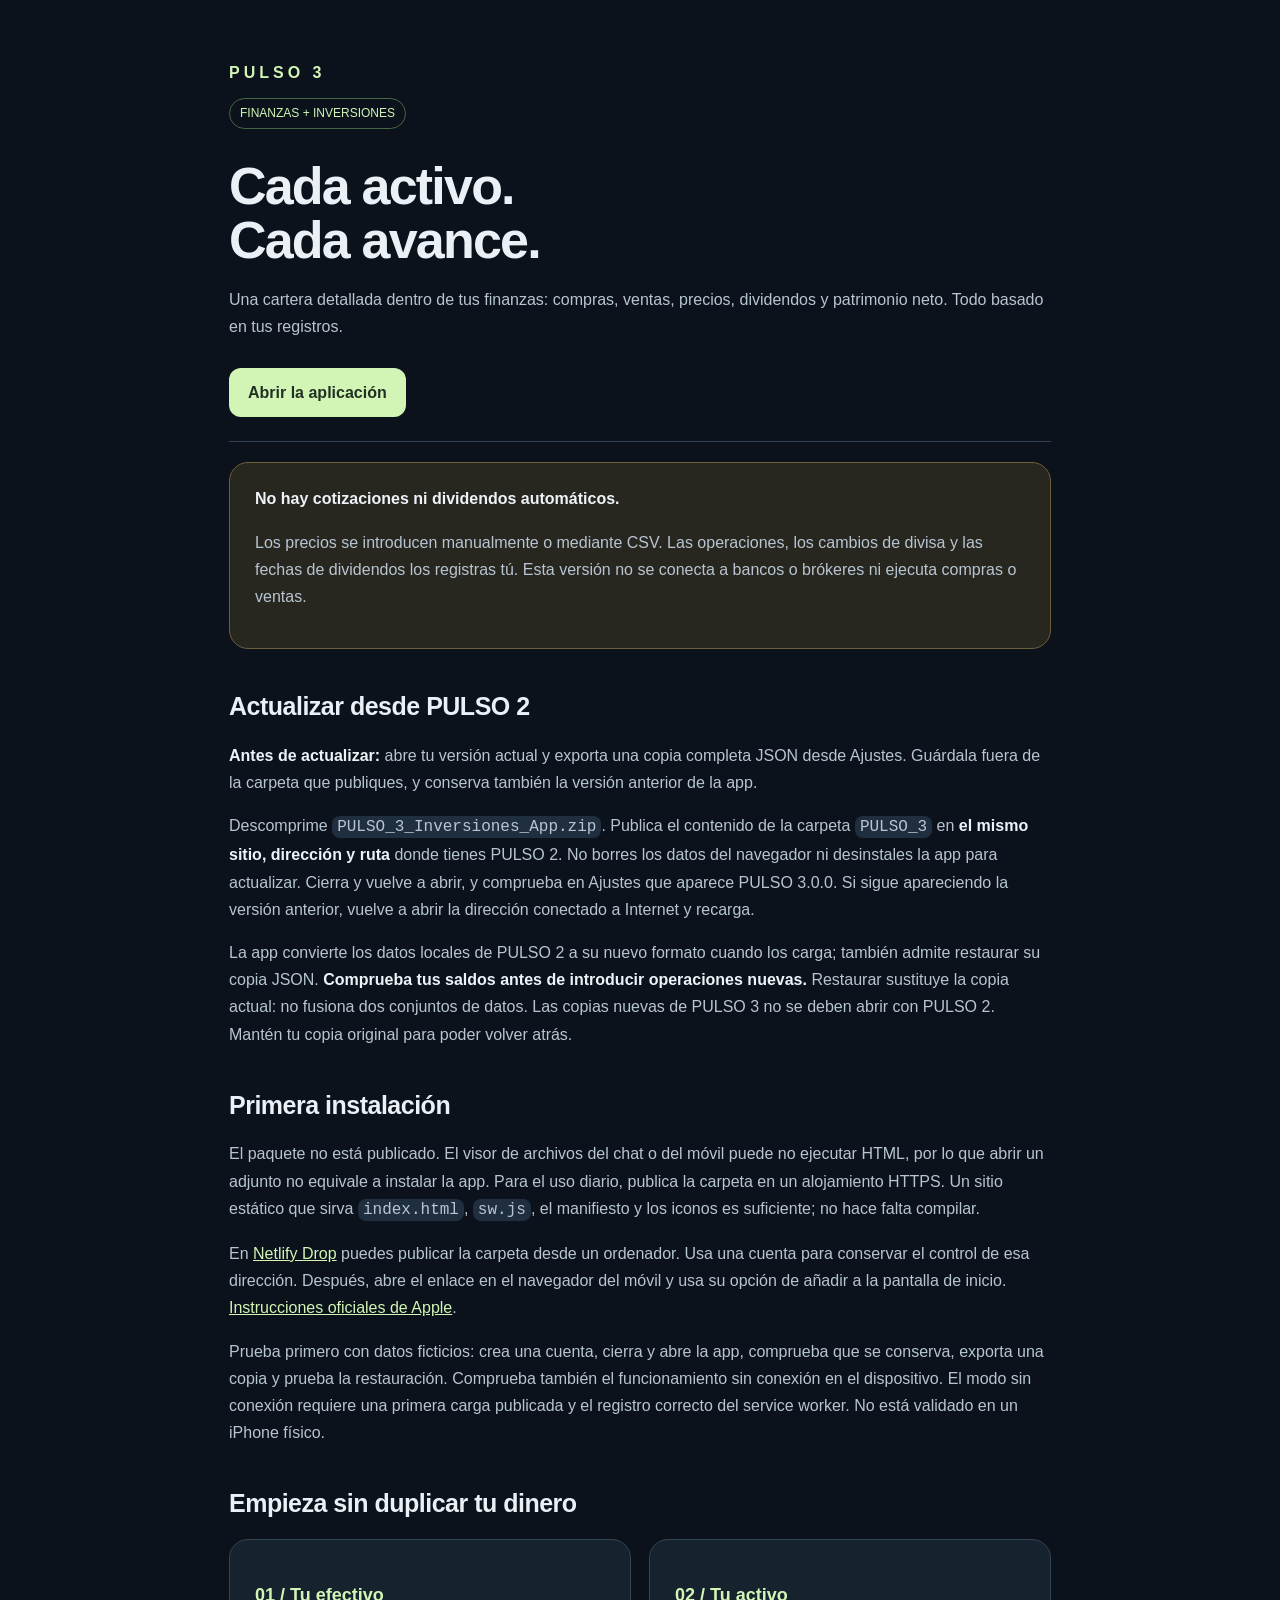
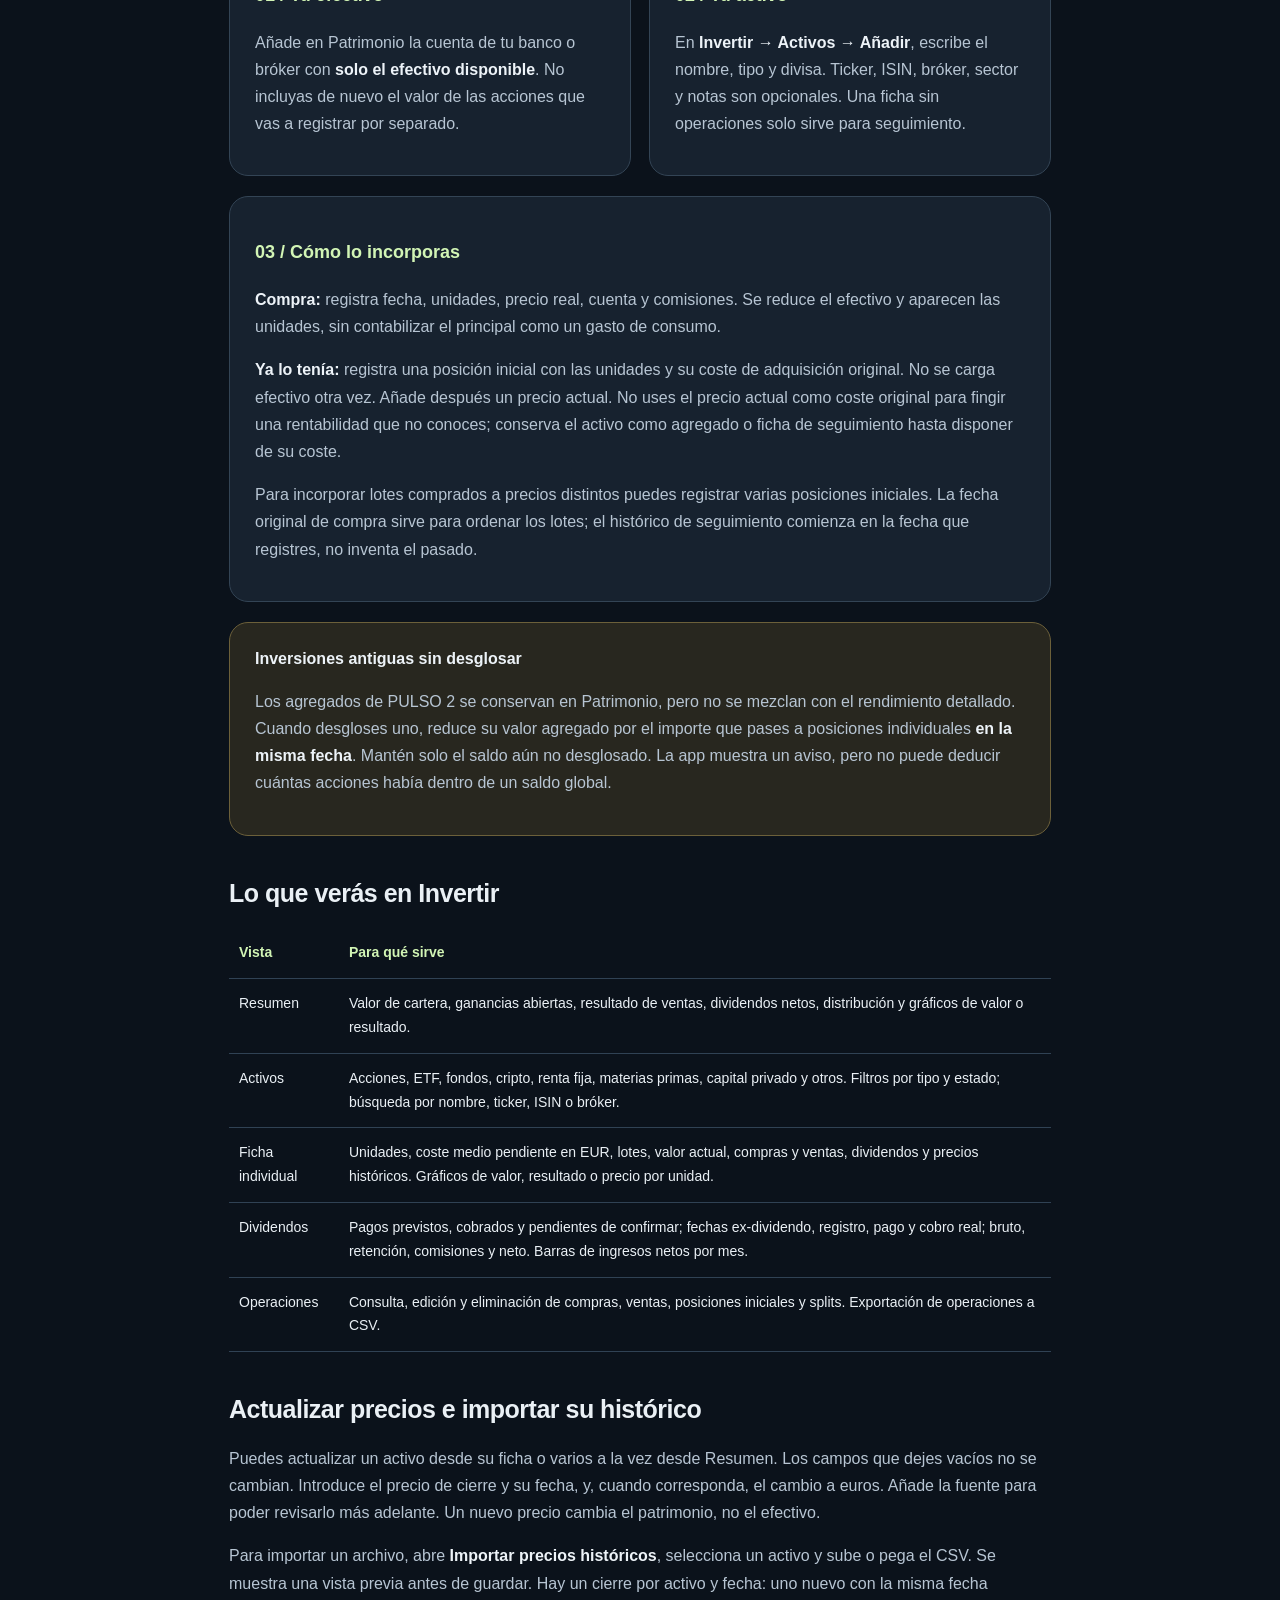
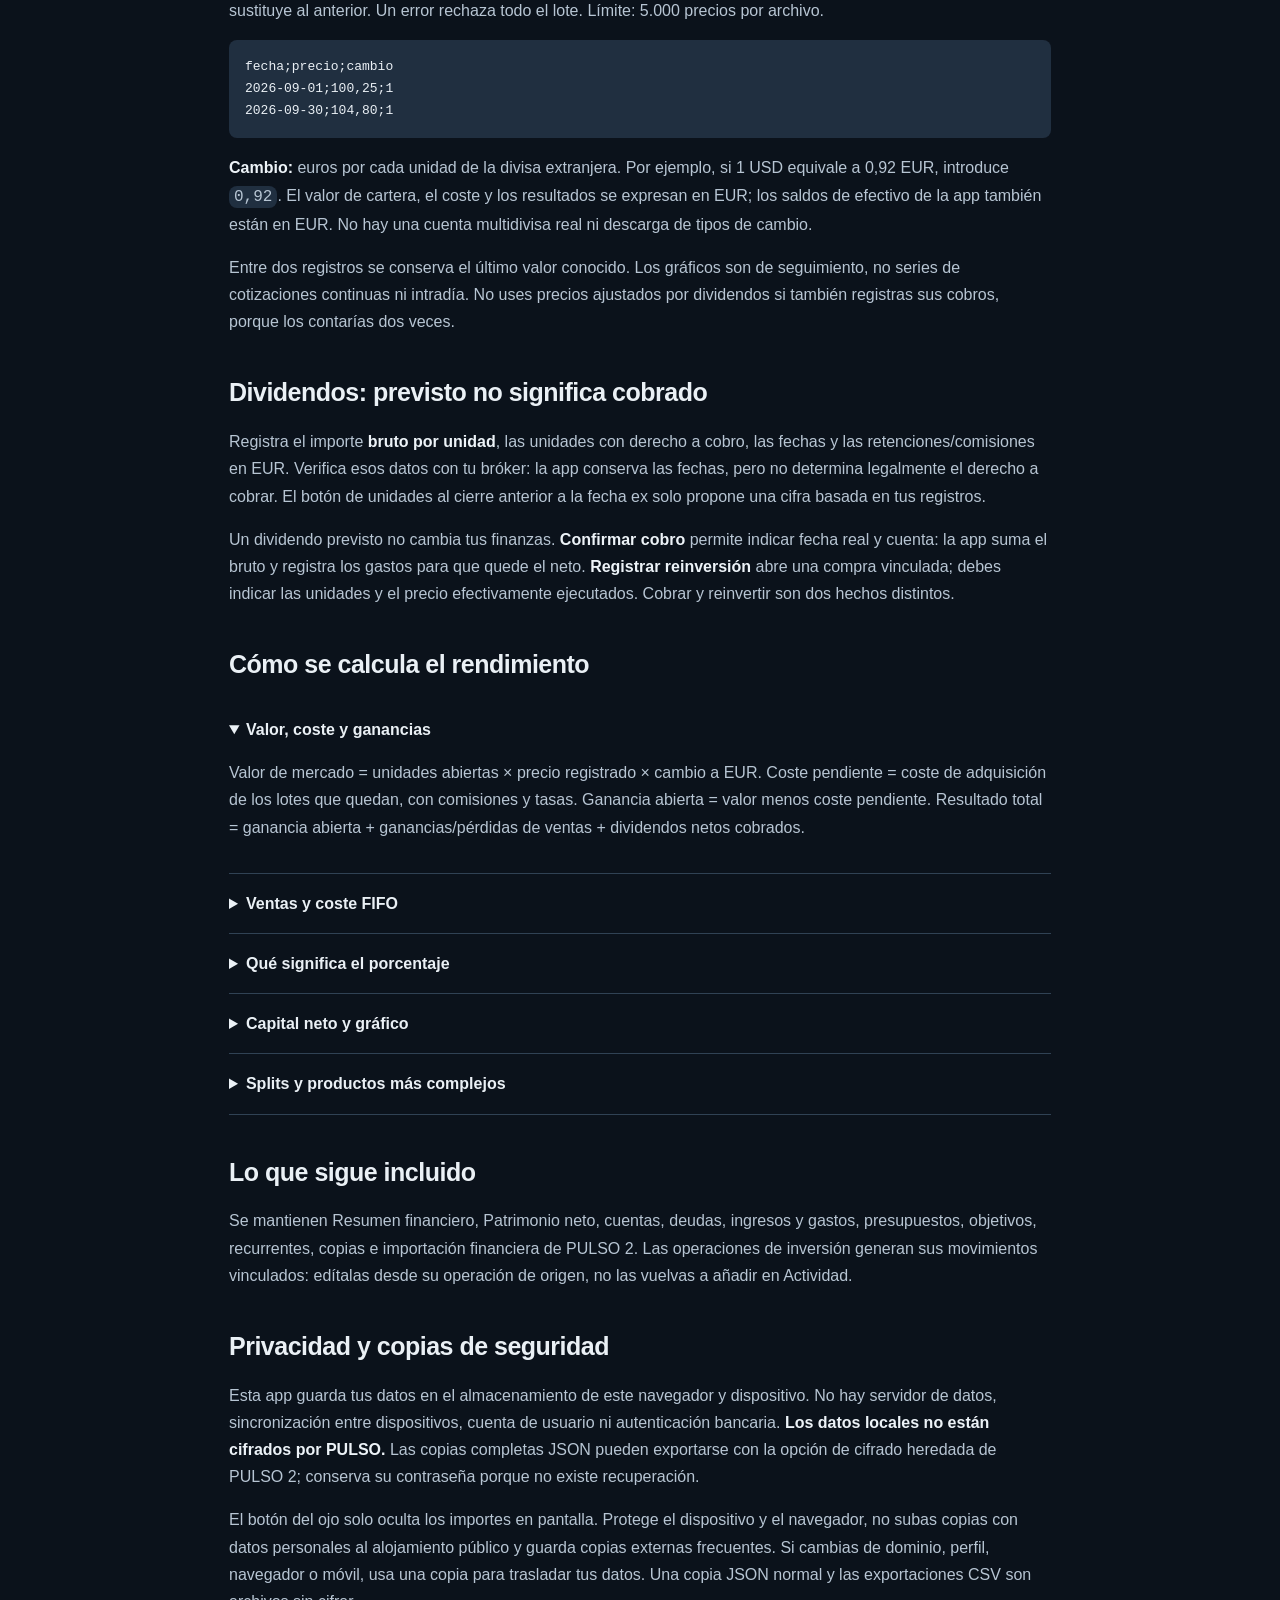
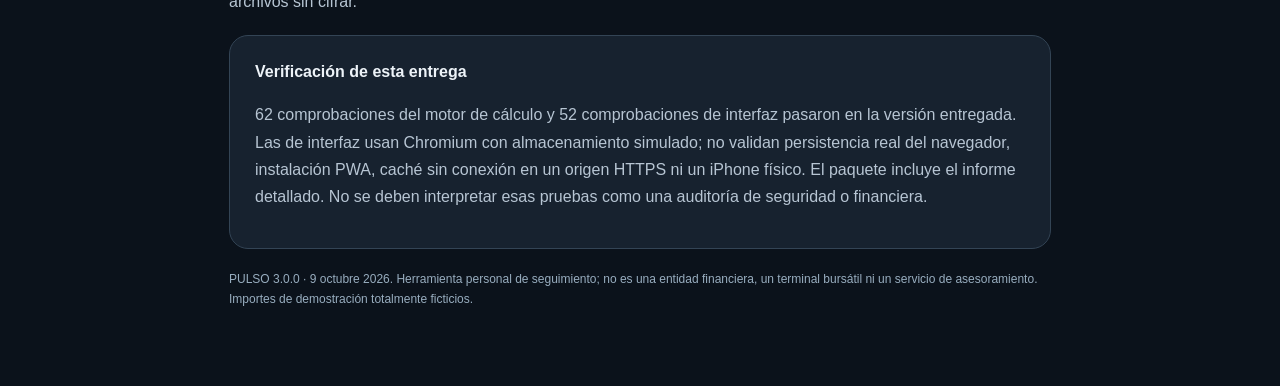
==== EMPEZAR.html @ 1a08d9f1 "Add files via upload" ====
<!doctype html><html lang="es"><head><meta charset="utf-8"><meta name="viewport" content="width=device-width,initial-scale=1"><meta name="color-scheme" content="dark"><title>PULSO 3 | Guía de inversiones</title><style>*{box-sizing:border-box}body{margin:0;background:#0b121b;color:#eaf0f5;font:16px/1.7 -apple-system,BlinkMacSystemFont,Segoe UI,Arial,sans-serif}main{max-width:870px;margin:auto;padding:44px 24px 70px}header{padding:15px 0 24px;border-bottom:1px solid #304254}.brand{letter-spacing:4px;font-weight:800;color:#d2f5b5}h1{font-size:clamp(34px,6vw,52px);line-height:1.05;letter-spacing:-1.8px;max-width:690px;margin:18px 0}h2{font-size:25px;line-height:1.2;margin-top:42px;letter-spacing:-.5px}h3{font-size:18px;color:#d2f5b5}p{color:#b7c5d3}strong{color:#edf3f8}a{color:#d2f5b5}a.button{display:inline-block;background:#d2f5b5;color:#213023;padding:11px 19px;text-decoration:none;border-radius:12px;font-weight:700;margin-top:12px}.card{padding:22px 25px;border:1px solid #334455;border-radius:19px;background:#17222f;margin:20px 0}.notice{border-color:#6c603a;background:#28271f}.pill{display:inline-block;border-radius:30px;border:1px solid #456745;color:#d2f5b5;padding:4px 10px;font-size:12px}table{width:100%;border-collapse:collapse;font-size:14px}td,th{text-align:left;vertical-align:top;border-bottom:1px solid #304254;padding:13px 10px}th{color:#d2f5b5}code,pre{background:#202f40;border-radius:8px}code{padding:2px 5px}pre{padding:16px;overflow:auto;font-size:13px}small,.fine{color:#98adbf;font-size:12px}details{padding:16px 0;border-bottom:1px solid #304254}summary{cursor:pointer;font-weight:700}.grid{display:grid;grid-template-columns:1fr 1fr;gap:18px}.grid>.card{margin:0}@media(max-width:650px){.grid{grid-template-columns:1fr}main{padding:26px 18px 50px}.card{padding:19px}td,th{padding:10px 5px;font-size:12px}}</style></head><body><main><header><div class="brand">PULSO 3</div><p class="pill">FINANZAS + INVERSIONES</p><h1>Cada activo.<br>Cada avance.</h1><p>Una cartera detallada dentro de tus finanzas: compras, ventas, precios, dividendos y patrimonio neto. Todo basado en tus registros.</p><a class="button" href="./index.html">Abrir la aplicación</a></header>
<div class="card notice"><strong>No hay cotizaciones ni dividendos automáticos.</strong><p>Los precios se introducen manualmente o mediante CSV. Las operaciones, los cambios de divisa y las fechas de dividendos los registras tú. Esta versión no se conecta a bancos o brókeres ni ejecuta compras o ventas.</p></div>
<h2>Actualizar desde PULSO 2</h2>
<p><strong>Antes de actualizar:</strong> abre tu versión actual y exporta una copia completa JSON desde Ajustes. Guárdala fuera de la carpeta que publiques, y conserva también la versión anterior de la app.</p>
<p>Descomprime <code>PULSO_3_Inversiones_App.zip</code>. Publica el contenido de la carpeta <code>PULSO_3</code> en <strong>el mismo sitio, dirección y ruta</strong> donde tienes PULSO 2. No borres los datos del navegador ni desinstales la app para actualizar. Cierra y vuelve a abrir, y comprueba en Ajustes que aparece PULSO 3.0.0. Si sigue apareciendo la versión anterior, vuelve a abrir la dirección conectado a Internet y recarga.</p>
<p>La app convierte los datos locales de PULSO 2 a su nuevo formato cuando los carga; también admite restaurar su copia JSON. <strong>Comprueba tus saldos antes de introducir operaciones nuevas.</strong> Restaurar sustituye la copia actual: no fusiona dos conjuntos de datos. Las copias nuevas de PULSO 3 no se deben abrir con PULSO 2. Mantén tu copia original para poder volver atrás.</p>
<h2>Primera instalación</h2>
<p>El paquete no está publicado. El visor de archivos del chat o del móvil puede no ejecutar HTML, por lo que abrir un adjunto no equivale a instalar la app. Para el uso diario, publica la carpeta en un alojamiento HTTPS. Un sitio estático que sirva <code>index.html</code>, <code>sw.js</code>, el manifiesto y los iconos es suficiente; no hace falta compilar.</p>
<p>En <a href="https://app.netlify.com/drop" target="_blank" rel="noopener noreferrer">Netlify Drop</a> puedes publicar la carpeta desde un ordenador. Usa una cuenta para conservar el control de esa dirección. Después, abre el enlace en el navegador del móvil y usa su opción de añadir a la pantalla de inicio. <a href="https://support.apple.com/es-es/guide/iphone/iphea86e5236/ios" target="_blank" rel="noopener noreferrer">Instrucciones oficiales de Apple</a>.</p>
<p>Prueba primero con datos ficticios: crea una cuenta, cierra y abre la app, comprueba que se conserva, exporta una copia y prueba la restauración. Comprueba también el funcionamiento sin conexión en el dispositivo. El modo sin conexión requiere una primera carga publicada y el registro correcto del service worker. No está validado en un iPhone físico.</p>
<h2>Empieza sin duplicar tu dinero</h2>
<div class="grid"><div class="card"><h3>01 / Tu efectivo</h3><p>Añade en Patrimonio la cuenta de tu banco o bróker con <strong>solo el efectivo disponible</strong>. No incluyas de nuevo el valor de las acciones que vas a registrar por separado.</p></div><div class="card"><h3>02 / Tu activo</h3><p>En <strong>Invertir → Activos → Añadir</strong>, escribe el nombre, tipo y divisa. Ticker, ISIN, bróker, sector y notas son opcionales. Una ficha sin operaciones solo sirve para seguimiento.</p></div></div>
<div class="card"><h3>03 / Cómo lo incorporas</h3><p><strong>Compra:</strong> registra fecha, unidades, precio real, cuenta y comisiones. Se reduce el efectivo y aparecen las unidades, sin contabilizar el principal como un gasto de consumo.</p><p><strong>Ya lo tenía:</strong> registra una posición inicial con las unidades y su coste de adquisición original. No se carga efectivo otra vez. Añade después un precio actual. No uses el precio actual como coste original para fingir una rentabilidad que no conoces; conserva el activo como agregado o ficha de seguimiento hasta disponer de su coste.</p><p>Para incorporar lotes comprados a precios distintos puedes registrar varias posiciones iniciales. La fecha original de compra sirve para ordenar los lotes; el histórico de seguimiento comienza en la fecha que registres, no inventa el pasado.</p></div>
<div class="card notice"><strong>Inversiones antiguas sin desglosar</strong><p>Los agregados de PULSO 2 se conservan en Patrimonio, pero no se mezclan con el rendimiento detallado. Cuando desgloses uno, reduce su valor agregado por el importe que pases a posiciones individuales <strong>en la misma fecha</strong>. Mantén solo el saldo aún no desglosado. La app muestra un aviso, pero no puede deducir cuántas acciones había dentro de un saldo global.</p></div>
<h2>Lo que verás en Invertir</h2>
<table><thead><tr><th>Vista</th><th>Para qué sirve</th></tr></thead><tbody><tr><td>Resumen</td><td>Valor de cartera, ganancias abiertas, resultado de ventas, dividendos netos, distribución y gráficos de valor o resultado.</td></tr><tr><td>Activos</td><td>Acciones, ETF, fondos, cripto, renta fija, materias primas, capital privado y otros. Filtros por tipo y estado; búsqueda por nombre, ticker, ISIN o bróker.</td></tr><tr><td>Ficha individual</td><td>Unidades, coste medio pendiente en EUR, lotes, valor actual, compras y ventas, dividendos y precios históricos. Gráficos de valor, resultado o precio por unidad.</td></tr><tr><td>Dividendos</td><td>Pagos previstos, cobrados y pendientes de confirmar; fechas ex-dividendo, registro, pago y cobro real; bruto, retención, comisiones y neto. Barras de ingresos netos por mes.</td></tr><tr><td>Operaciones</td><td>Consulta, edición y eliminación de compras, ventas, posiciones iniciales y splits. Exportación de operaciones a CSV.</td></tr></tbody></table>
<h2>Actualizar precios e importar su histórico</h2>
<p>Puedes actualizar un activo desde su ficha o varios a la vez desde Resumen. Los campos que dejes vacíos no se cambian. Introduce el precio de cierre y su fecha, y, cuando corresponda, el cambio a euros. Añade la fuente para poder revisarlo más adelante. Un nuevo precio cambia el patrimonio, no el efectivo.</p>
<p>Para importar un archivo, abre <strong>Importar precios históricos</strong>, selecciona un activo y sube o pega el CSV. Se muestra una vista previa antes de guardar. Hay un cierre por activo y fecha: uno nuevo con la misma fecha sustituye al anterior. Un error rechaza todo el lote. Límite: 5.000 precios por archivo.</p>
<pre>fecha;precio;cambio
2026-09-01;100,25;1
2026-09-30;104,80;1</pre>
<p><strong>Cambio:</strong> euros por cada unidad de la divisa extranjera. Por ejemplo, si 1 USD equivale a 0,92 EUR, introduce <code>0,92</code>. El valor de cartera, el coste y los resultados se expresan en EUR; los saldos de efectivo de la app también están en EUR. No hay una cuenta multidivisa real ni descarga de tipos de cambio.</p>
<p>Entre dos registros se conserva el último valor conocido. Los gráficos son de seguimiento, no series de cotizaciones continuas ni intradía. No uses precios ajustados por dividendos si también registras sus cobros, porque los contarías dos veces.</p>
<h2>Dividendos: previsto no significa cobrado</h2>
<p>Registra el importe <strong>bruto por unidad</strong>, las unidades con derecho a cobro, las fechas y las retenciones/comisiones en EUR. Verifica esos datos con tu bróker: la app conserva las fechas, pero no determina legalmente el derecho a cobrar. El botón de unidades al cierre anterior a la fecha ex solo propone una cifra basada en tus registros.</p>
<p>Un dividendo previsto no cambia tus finanzas. <strong>Confirmar cobro</strong> permite indicar fecha real y cuenta: la app suma el bruto y registra los gastos para que quede el neto. <strong>Registrar reinversión</strong> abre una compra vinculada; debes indicar las unidades y el precio efectivamente ejecutados. Cobrar y reinvertir son dos hechos distintos.</p>
<h2>Cómo se calcula el rendimiento</h2>
<details open><summary>Valor, coste y ganancias</summary><p>Valor de mercado = unidades abiertas × precio registrado × cambio a EUR. Coste pendiente = coste de adquisición de los lotes que quedan, con comisiones y tasas. Ganancia abierta = valor menos coste pendiente. Resultado total = ganancia abierta + ganancias/pérdidas de ventas + dividendos netos cobrados.</p></details>
<details><summary>Ventas y coste FIFO</summary><p>Las ventas liberan primero las unidades de los lotes más antiguos de esa ficha (FIFO). El resultado realizado es la venta neta menos el coste liberado. No se permite vender más unidades de las disponibles. No hay ventas en corto. Los lotes de fichas distintas no se consolidan fiscalmente entre brókeres.</p></details>
<details><summary>Qué significa el porcentaje</summary><p>El rendimiento mostrado es resultado total dividido entre todas las compras y costes iniciales registrados. Incluye operaciones ya cerradas. Es acumulado, <strong>no anualizado</strong>; no es una TIR ni una rentabilidad ponderada por tiempo. No separa el efecto de la divisa ni incorpora una comparación automática con un índice.</p></details>
<details><summary>Capital neto y gráfico</summary><p>Capital aportado neto = compras y coste inicial, con gastos, menos ventas netas. No es el saldo de efectivo. Los dividendos cobrados están en efectivo, no se suman al valor de las acciones; sí forman parte del resultado total.</p></details>
<details><summary>Splits y productos más complejos</summary><p>Un split multiplica unidades y conserva el coste. Los precios de referencia anteriores se ajustan; los cierres con fecha del split o posterior deben ser ya precios posteriores al split. El gráfico de precio por unidad ajusta los precios históricos a las unidades actuales por los splits registrados.</p><p>En renta fija introduce el precio monetario por título, no un porcentaje del nominal. Los cupones son cobros registrados manualmente. No hay cálculo de cupón corrido, duración o rentabilidad a vencimiento. No se modelan derivados, apalancamiento, fusiones, derechos o liquidaciones fiscales.</p></details>
<h2>Lo que sigue incluido</h2>
<p>Se mantienen Resumen financiero, Patrimonio neto, cuentas, deudas, ingresos y gastos, presupuestos, objetivos, recurrentes, copias e importación financiera de PULSO 2. Las operaciones de inversión generan sus movimientos vinculados: edítalas desde su operación de origen, no las vuelvas a añadir en Actividad.</p>
<h2>Privacidad y copias de seguridad</h2>
<p>Esta app guarda tus datos en el almacenamiento de este navegador y dispositivo. No hay servidor de datos, sincronización entre dispositivos, cuenta de usuario ni autenticación bancaria. <strong>Los datos locales no están cifrados por PULSO.</strong> Las copias completas JSON pueden exportarse con la opción de cifrado heredada de PULSO 2; conserva su contraseña porque no existe recuperación.</p>
<p>El botón del ojo solo oculta los importes en pantalla. Protege el dispositivo y el navegador, no subas copias con datos personales al alojamiento público y guarda copias externas frecuentes. Si cambias de dominio, perfil, navegador o móvil, usa una copia para trasladar tus datos. Una copia JSON normal y las exportaciones CSV son archivos sin cifrar.</p>
<div class="card"><strong>Verificación de esta entrega</strong><p>62 comprobaciones del motor de cálculo y 52 comprobaciones de interfaz pasaron en la versión entregada. Las de interfaz usan Chromium con almacenamiento simulado; no validan persistencia real del navegador, instalación PWA, caché sin conexión en un origen HTTPS ni un iPhone físico. El paquete incluye el informe detallado. No se deben interpretar esas pruebas como una auditoría de seguridad o financiera.</p></div>
<p class="fine">PULSO 3.0.0 · 9 octubre 2026. Herramienta personal de seguimiento; no es una entidad financiera, un terminal bursátil ni un servicio de asesoramiento. Importes de demostración totalmente ficticios.</p></main></body></html>
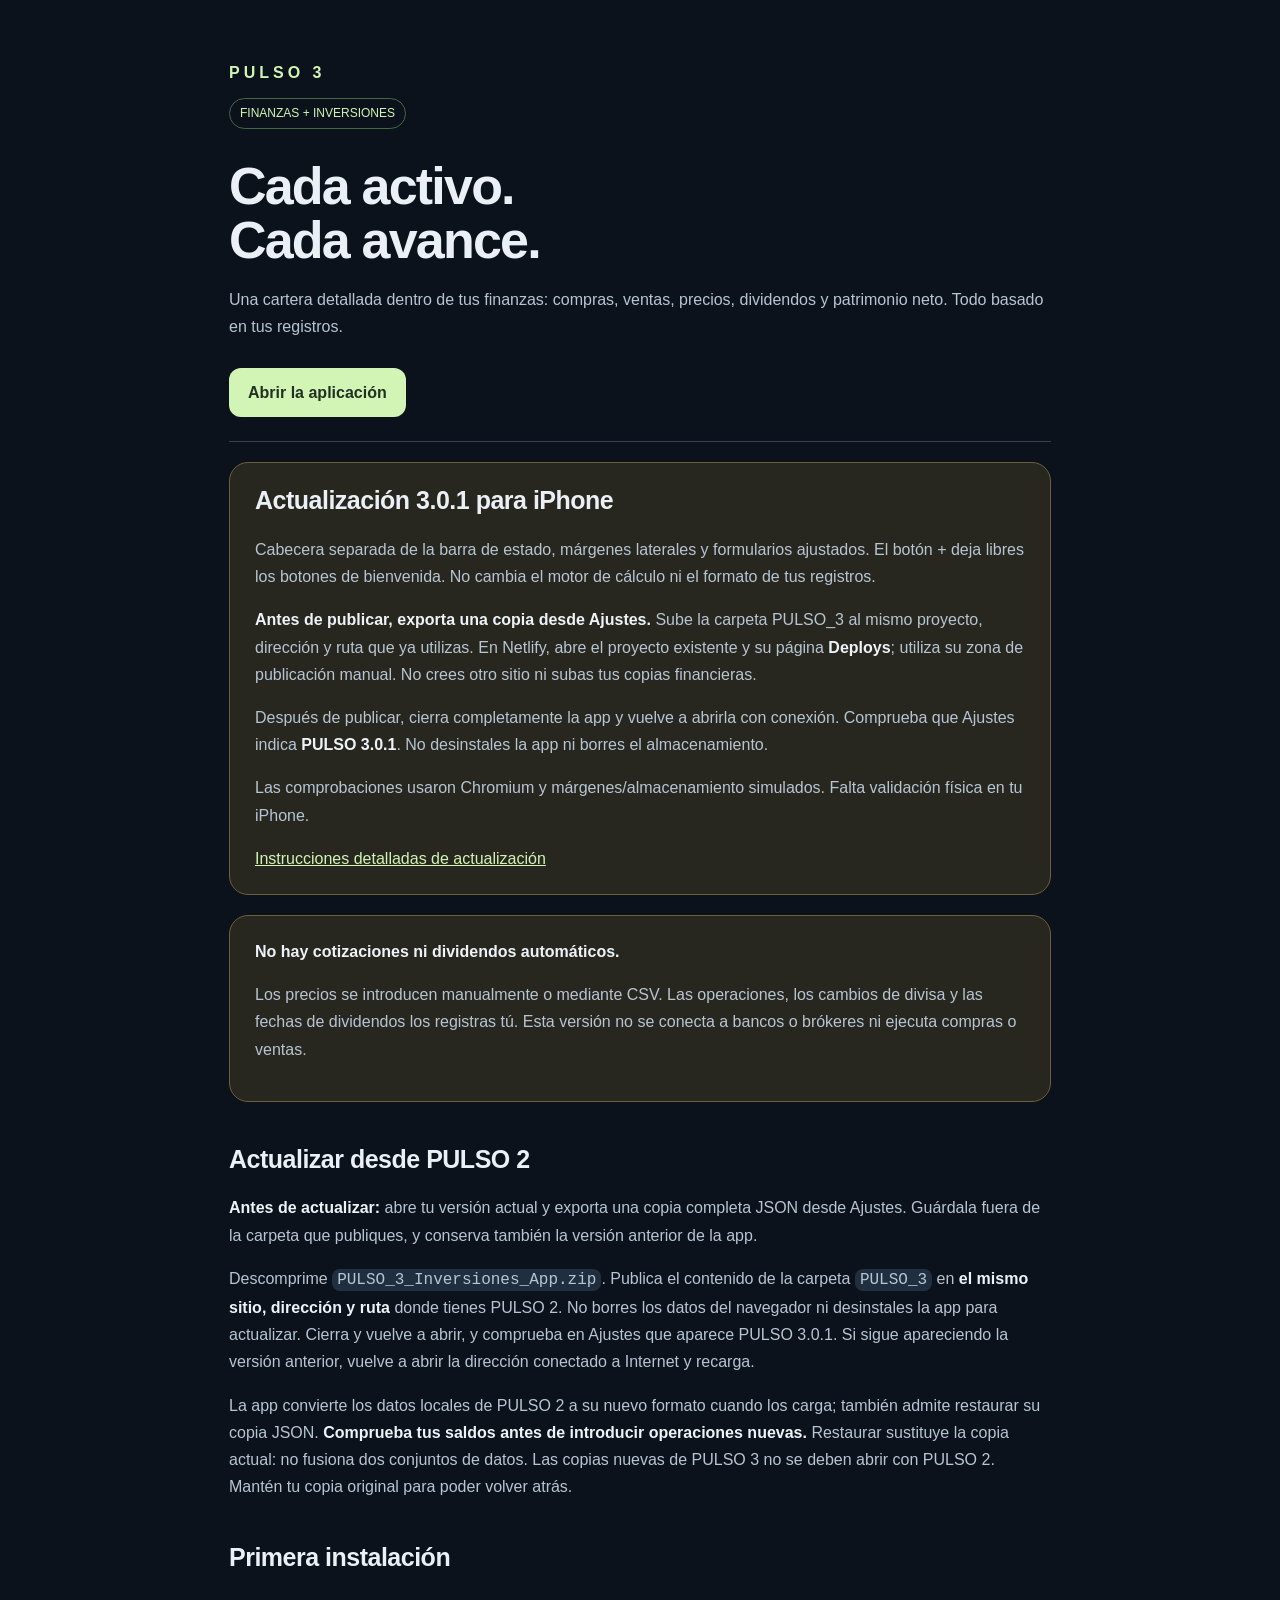
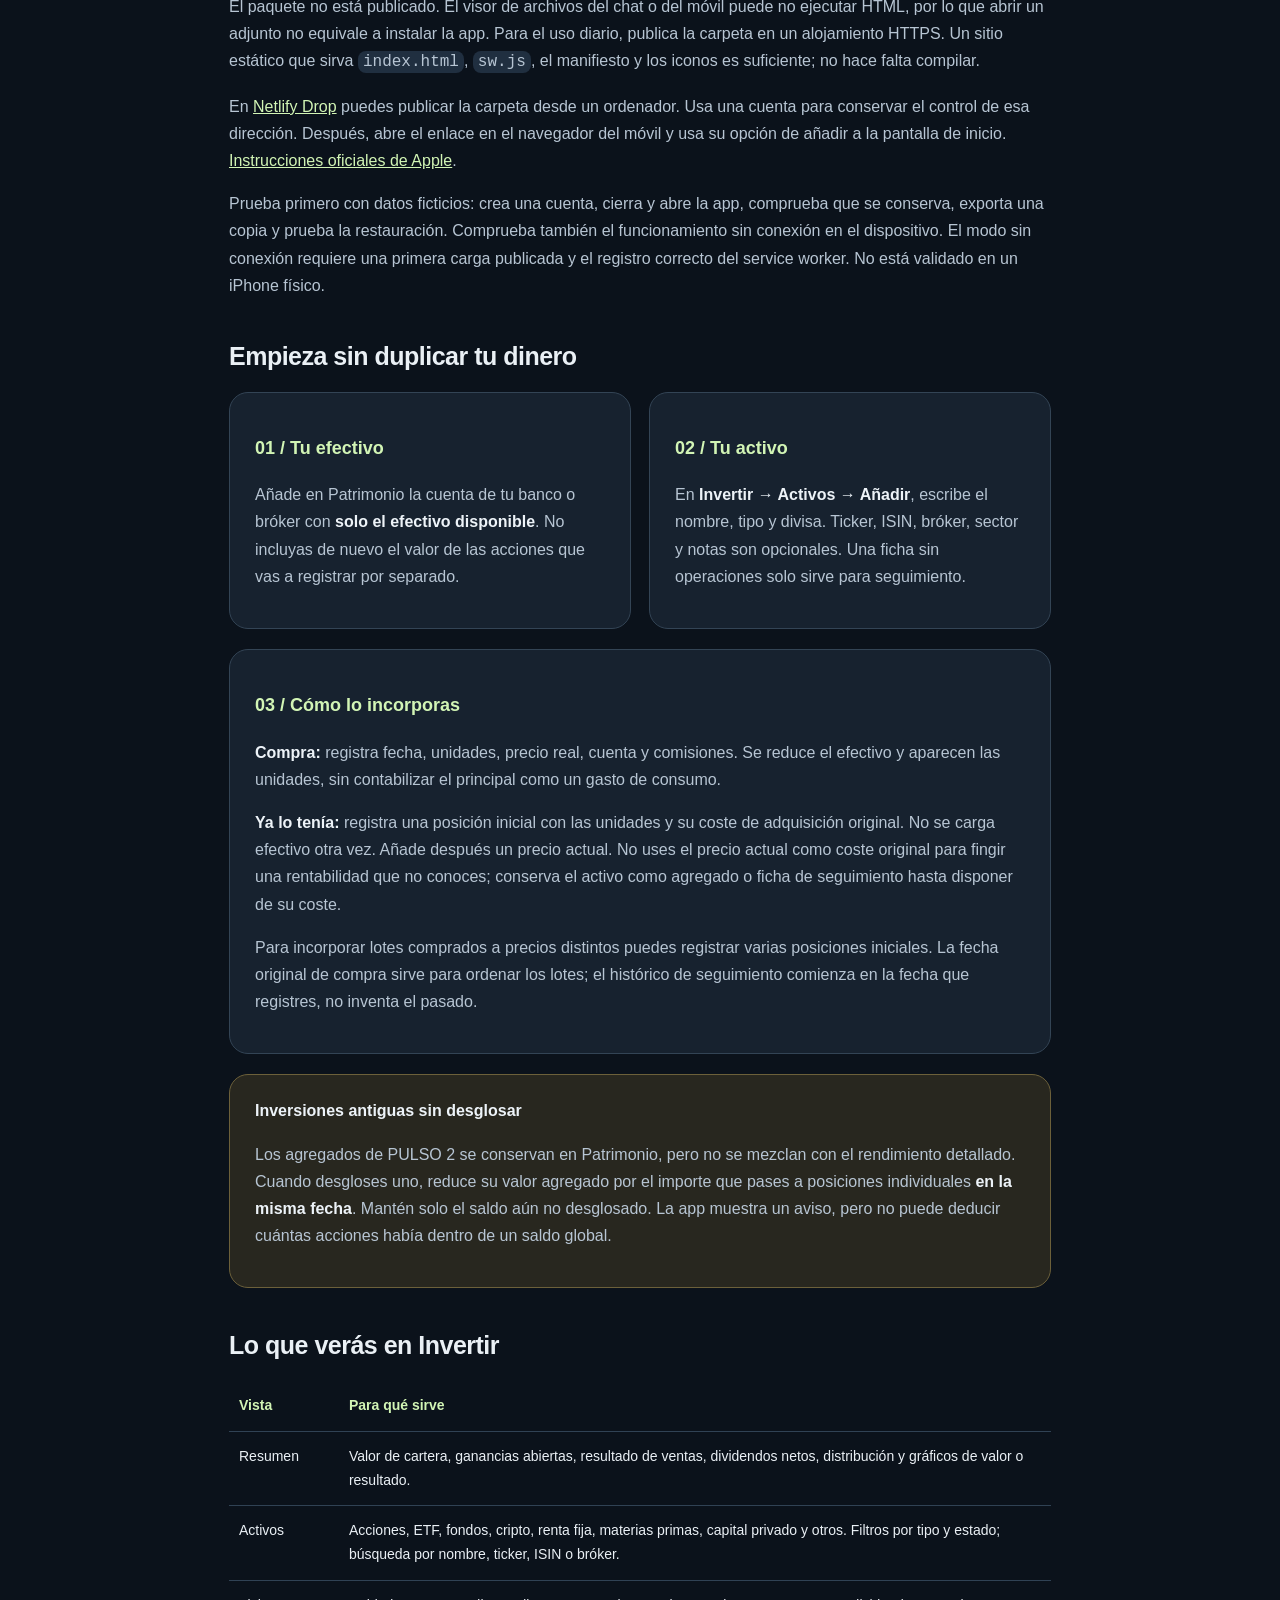
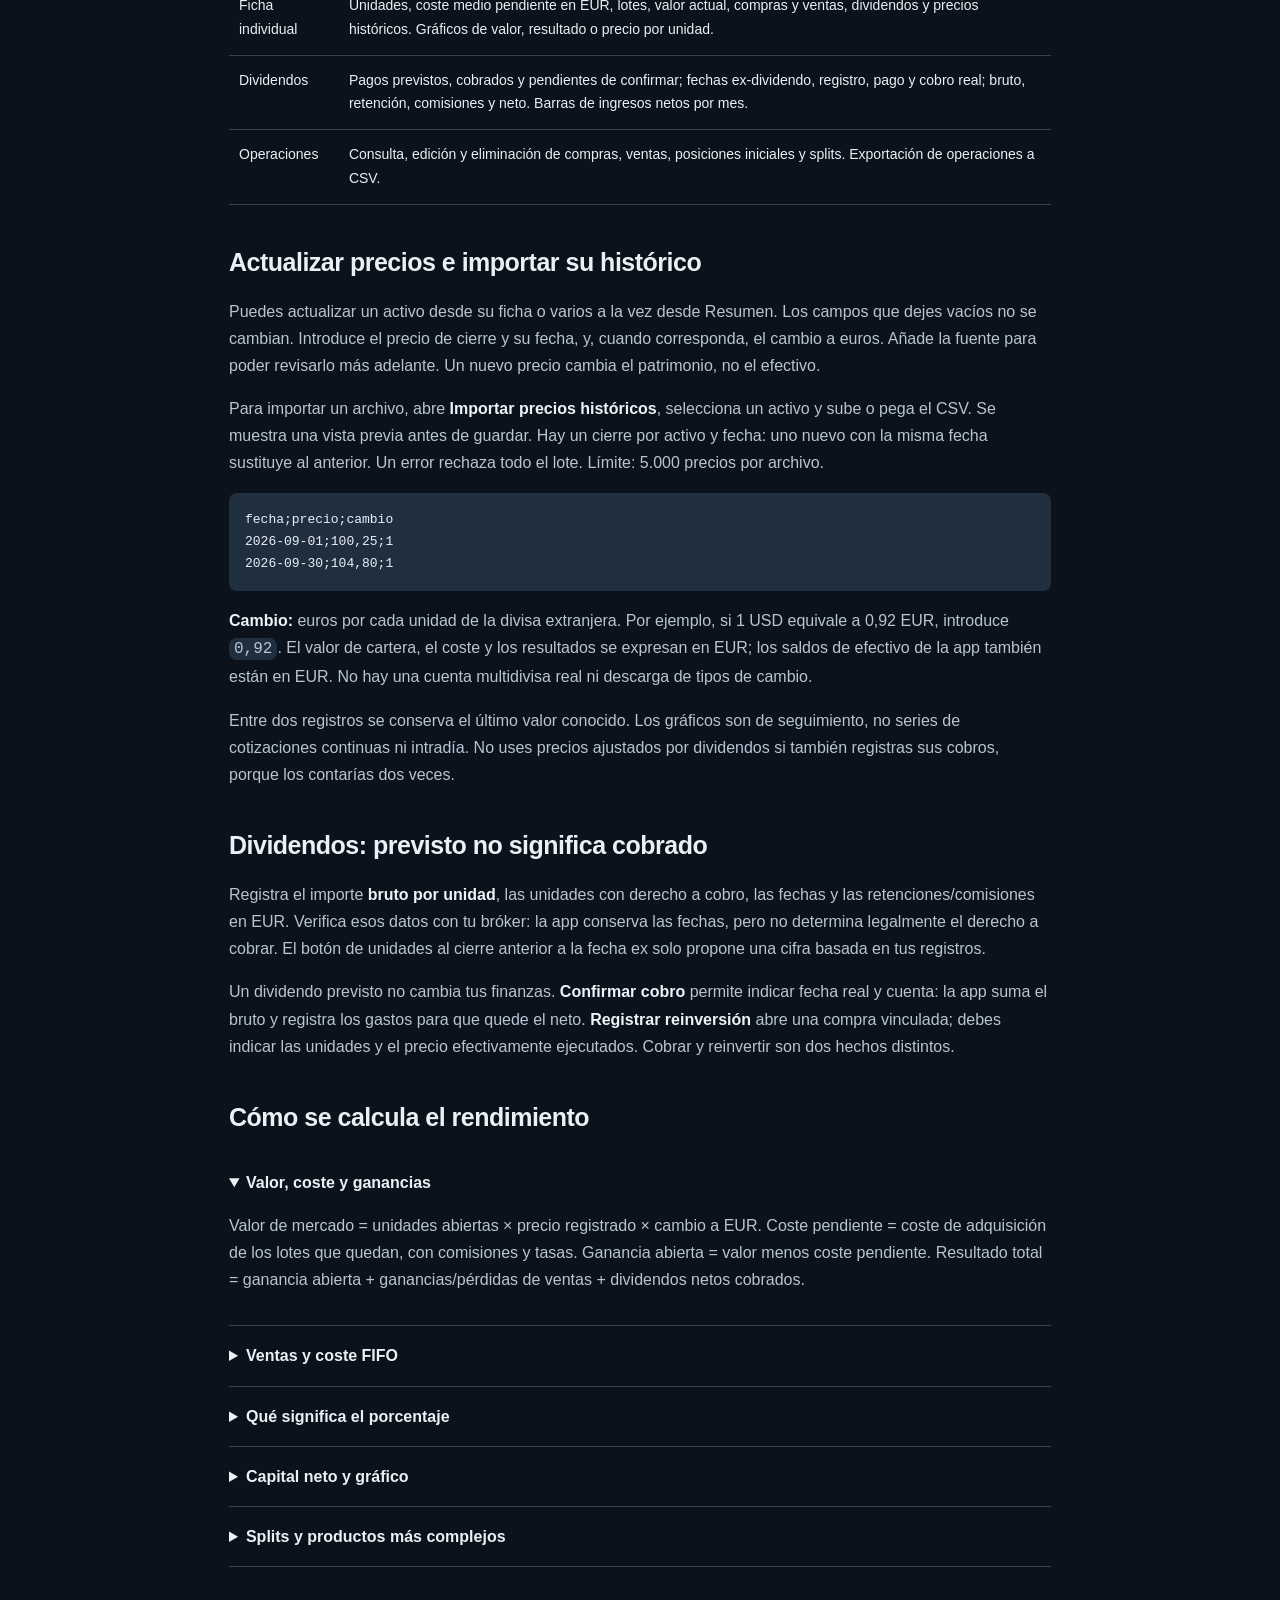
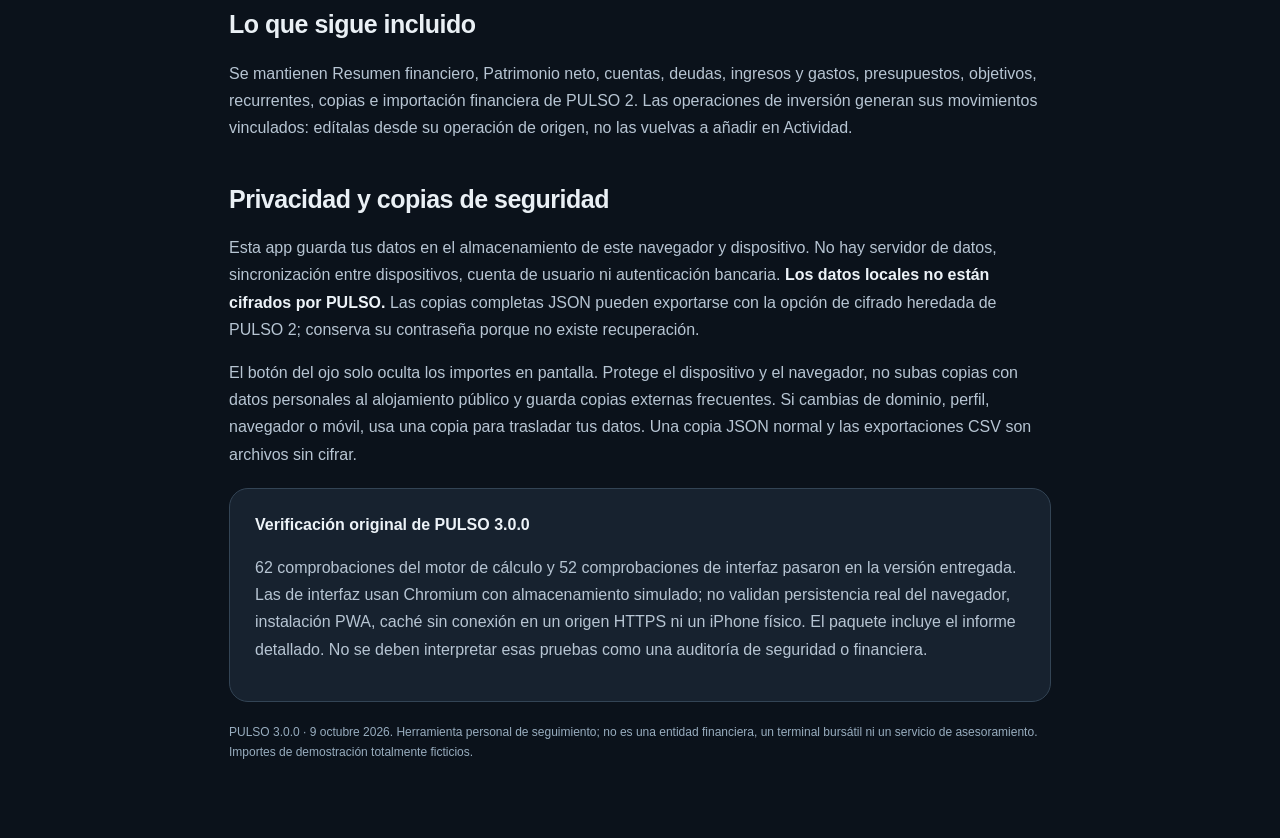
==== commit 1f7e6471: "Add files via upload" ====
--- a/EMPEZAR.html
+++ b/EMPEZAR.html
@@ -1,8 +1,8 @@
-<!doctype html><html lang="es"><head><meta charset="utf-8"><meta name="viewport" content="width=device-width,initial-scale=1"><meta name="color-scheme" content="dark"><title>PULSO 3 | Guía de inversiones</title><style>*{box-sizing:border-box}body{margin:0;background:#0b121b;color:#eaf0f5;font:16px/1.7 -apple-system,BlinkMacSystemFont,Segoe UI,Arial,sans-serif}main{max-width:870px;margin:auto;padding:44px 24px 70px}header{padding:15px 0 24px;border-bottom:1px solid #304254}.brand{letter-spacing:4px;font-weight:800;color:#d2f5b5}h1{font-size:clamp(34px,6vw,52px);line-height:1.05;letter-spacing:-1.8px;max-width:690px;margin:18px 0}h2{font-size:25px;line-height:1.2;margin-top:42px;letter-spacing:-.5px}h3{font-size:18px;color:#d2f5b5}p{color:#b7c5d3}strong{color:#edf3f8}a{color:#d2f5b5}a.button{display:inline-block;background:#d2f5b5;color:#213023;padding:11px 19px;text-decoration:none;border-radius:12px;font-weight:700;margin-top:12px}.card{padding:22px 25px;border:1px solid #334455;border-radius:19px;background:#17222f;margin:20px 0}.notice{border-color:#6c603a;background:#28271f}.pill{display:inline-block;border-radius:30px;border:1px solid #456745;color:#d2f5b5;padding:4px 10px;font-size:12px}table{width:100%;border-collapse:collapse;font-size:14px}td,th{text-align:left;vertical-align:top;border-bottom:1px solid #304254;padding:13px 10px}th{color:#d2f5b5}code,pre{background:#202f40;border-radius:8px}code{padding:2px 5px}pre{padding:16px;overflow:auto;font-size:13px}small,.fine{color:#98adbf;font-size:12px}details{padding:16px 0;border-bottom:1px solid #304254}summary{cursor:pointer;font-weight:700}.grid{display:grid;grid-template-columns:1fr 1fr;gap:18px}.grid>.card{margin:0}@media(max-width:650px){.grid{grid-template-columns:1fr}main{padding:26px 18px 50px}.card{padding:19px}td,th{padding:10px 5px;font-size:12px}}</style></head><body><main><header><div class="brand">PULSO 3</div><p class="pill">FINANZAS + INVERSIONES</p><h1>Cada activo.<br>Cada avance.</h1><p>Una cartera detallada dentro de tus finanzas: compras, ventas, precios, dividendos y patrimonio neto. Todo basado en tus registros.</p><a class="button" href="./index.html">Abrir la aplicación</a></header>
+<!doctype html><html lang="es"><head><meta charset="utf-8"><meta name="viewport" content="width=device-width,initial-scale=1"><meta name="color-scheme" content="dark"><title>PULSO 3 | Guía de inversiones</title><style>*{box-sizing:border-box}body{margin:0;background:#0b121b;color:#eaf0f5;font:16px/1.7 -apple-system,BlinkMacSystemFont,Segoe UI,Arial,sans-serif}main{max-width:870px;margin:auto;padding:44px 24px 70px}header{padding:15px 0 24px;border-bottom:1px solid #304254}.brand{letter-spacing:4px;font-weight:800;color:#d2f5b5}h1{font-size:clamp(34px,6vw,52px);line-height:1.05;letter-spacing:-1.8px;max-width:690px;margin:18px 0}h2{font-size:25px;line-height:1.2;margin-top:42px;letter-spacing:-.5px}h3{font-size:18px;color:#d2f5b5}p{color:#b7c5d3}strong{color:#edf3f8}a{color:#d2f5b5}a.button{display:inline-block;background:#d2f5b5;color:#213023;padding:11px 19px;text-decoration:none;border-radius:12px;font-weight:700;margin-top:12px}.card{padding:22px 25px;border:1px solid #334455;border-radius:19px;background:#17222f;margin:20px 0}.notice{border-color:#6c603a;background:#28271f}.pill{display:inline-block;border-radius:30px;border:1px solid #456745;color:#d2f5b5;padding:4px 10px;font-size:12px}table{width:100%;border-collapse:collapse;font-size:14px}td,th{text-align:left;vertical-align:top;border-bottom:1px solid #304254;padding:13px 10px}th{color:#d2f5b5}code,pre{background:#202f40;border-radius:8px}code{padding:2px 5px}pre{padding:16px;overflow:auto;font-size:13px}small,.fine{color:#98adbf;font-size:12px}details{padding:16px 0;border-bottom:1px solid #304254}summary{cursor:pointer;font-weight:700}.grid{display:grid;grid-template-columns:1fr 1fr;gap:18px}.grid>.card{margin:0}@media(max-width:650px){.grid{grid-template-columns:1fr}main{padding:26px 18px 50px}.card{padding:19px}td,th{padding:10px 5px;font-size:12px}}</style></head><body><main><header><div class="brand">PULSO 3</div><p class="pill">FINANZAS + INVERSIONES</p><h1>Cada activo.<br>Cada avance.</h1><p>Una cartera detallada dentro de tus finanzas: compras, ventas, precios, dividendos y patrimonio neto. Todo basado en tus registros.</p><a class="button" href="./index.html">Abrir la aplicación</a></header><section class="card notice"><h2 style="margin-top:0">Actualización 3.0.1 para iPhone</h2><p>Cabecera separada de la barra de estado, márgenes laterales y formularios ajustados. El botón + deja libres los botones de bienvenida. No cambia el motor de cálculo ni el formato de tus registros.</p><p><strong>Antes de publicar, exporta una copia desde Ajustes.</strong> Sube la carpeta PULSO_3 al mismo proyecto, dirección y ruta que ya utilizas. En Netlify, abre el proyecto existente y su página <strong>Deploys</strong>; utiliza su zona de publicación manual. No crees otro sitio ni subas tus copias financieras.</p><p>Después de publicar, cierra completamente la app y vuelve a abrirla con conexión. Comprueba que Ajustes indica <strong>PULSO 3.0.1</strong>. No desinstales la app ni borres el almacenamiento.</p><p>Las comprobaciones usaron Chromium y márgenes/almacenamiento simulados. Falta validación física en tu iPhone.</p><a href="ACTUALIZAR_3_0_1.txt">Instrucciones detalladas de actualización</a></section>
 <div class="card notice"><strong>No hay cotizaciones ni dividendos automáticos.</strong><p>Los precios se introducen manualmente o mediante CSV. Las operaciones, los cambios de divisa y las fechas de dividendos los registras tú. Esta versión no se conecta a bancos o brókeres ni ejecuta compras o ventas.</p></div>
 <h2>Actualizar desde PULSO 2</h2>
 <p><strong>Antes de actualizar:</strong> abre tu versión actual y exporta una copia completa JSON desde Ajustes. Guárdala fuera de la carpeta que publiques, y conserva también la versión anterior de la app.</p>
-<p>Descomprime <code>PULSO_3_Inversiones_App.zip</code>. Publica el contenido de la carpeta <code>PULSO_3</code> en <strong>el mismo sitio, dirección y ruta</strong> donde tienes PULSO 2. No borres los datos del navegador ni desinstales la app para actualizar. Cierra y vuelve a abrir, y comprueba en Ajustes que aparece PULSO 3.0.0. Si sigue apareciendo la versión anterior, vuelve a abrir la dirección conectado a Internet y recarga.</p>
+<p>Descomprime <code>PULSO_3_Inversiones_App.zip</code>. Publica el contenido de la carpeta <code>PULSO_3</code> en <strong>el mismo sitio, dirección y ruta</strong> donde tienes PULSO 2. No borres los datos del navegador ni desinstales la app para actualizar. Cierra y vuelve a abrir, y comprueba en Ajustes que aparece PULSO 3.0.1. Si sigue apareciendo la versión anterior, vuelve a abrir la dirección conectado a Internet y recarga.</p>
 <p>La app convierte los datos locales de PULSO 2 a su nuevo formato cuando los carga; también admite restaurar su copia JSON. <strong>Comprueba tus saldos antes de introducir operaciones nuevas.</strong> Restaurar sustituye la copia actual: no fusiona dos conjuntos de datos. Las copias nuevas de PULSO 3 no se deben abrir con PULSO 2. Mantén tu copia original para poder volver atrás.</p>
 <h2>Primera instalación</h2>
 <p>El paquete no está publicado. El visor de archivos del chat o del móvil puede no ejecutar HTML, por lo que abrir un adjunto no equivale a instalar la app. Para el uso diario, publica la carpeta en un alojamiento HTTPS. Un sitio estático que sirva <code>index.html</code>, <code>sw.js</code>, el manifiesto y los iconos es suficiente; no hace falta compilar.</p>
@@ -36,5 +36,5 @@
 <h2>Privacidad y copias de seguridad</h2>
 <p>Esta app guarda tus datos en el almacenamiento de este navegador y dispositivo. No hay servidor de datos, sincronización entre dispositivos, cuenta de usuario ni autenticación bancaria. <strong>Los datos locales no están cifrados por PULSO.</strong> Las copias completas JSON pueden exportarse con la opción de cifrado heredada de PULSO 2; conserva su contraseña porque no existe recuperación.</p>
 <p>El botón del ojo solo oculta los importes en pantalla. Protege el dispositivo y el navegador, no subas copias con datos personales al alojamiento público y guarda copias externas frecuentes. Si cambias de dominio, perfil, navegador o móvil, usa una copia para trasladar tus datos. Una copia JSON normal y las exportaciones CSV son archivos sin cifrar.</p>
-<div class="card"><strong>Verificación de esta entrega</strong><p>62 comprobaciones del motor de cálculo y 52 comprobaciones de interfaz pasaron en la versión entregada. Las de interfaz usan Chromium con almacenamiento simulado; no validan persistencia real del navegador, instalación PWA, caché sin conexión en un origen HTTPS ni un iPhone físico. El paquete incluye el informe detallado. No se deben interpretar esas pruebas como una auditoría de seguridad o financiera.</p></div>
+<div class="card"><strong>Verificación original de PULSO 3.0.0</strong><p>62 comprobaciones del motor de cálculo y 52 comprobaciones de interfaz pasaron en la versión entregada. Las de interfaz usan Chromium con almacenamiento simulado; no validan persistencia real del navegador, instalación PWA, caché sin conexión en un origen HTTPS ni un iPhone físico. El paquete incluye el informe detallado. No se deben interpretar esas pruebas como una auditoría de seguridad o financiera.</p></div>
 <p class="fine">PULSO 3.0.0 · 9 octubre 2026. Herramienta personal de seguimiento; no es una entidad financiera, un terminal bursátil ni un servicio de asesoramiento. Importes de demostración totalmente ficticios.</p></main></body></html>
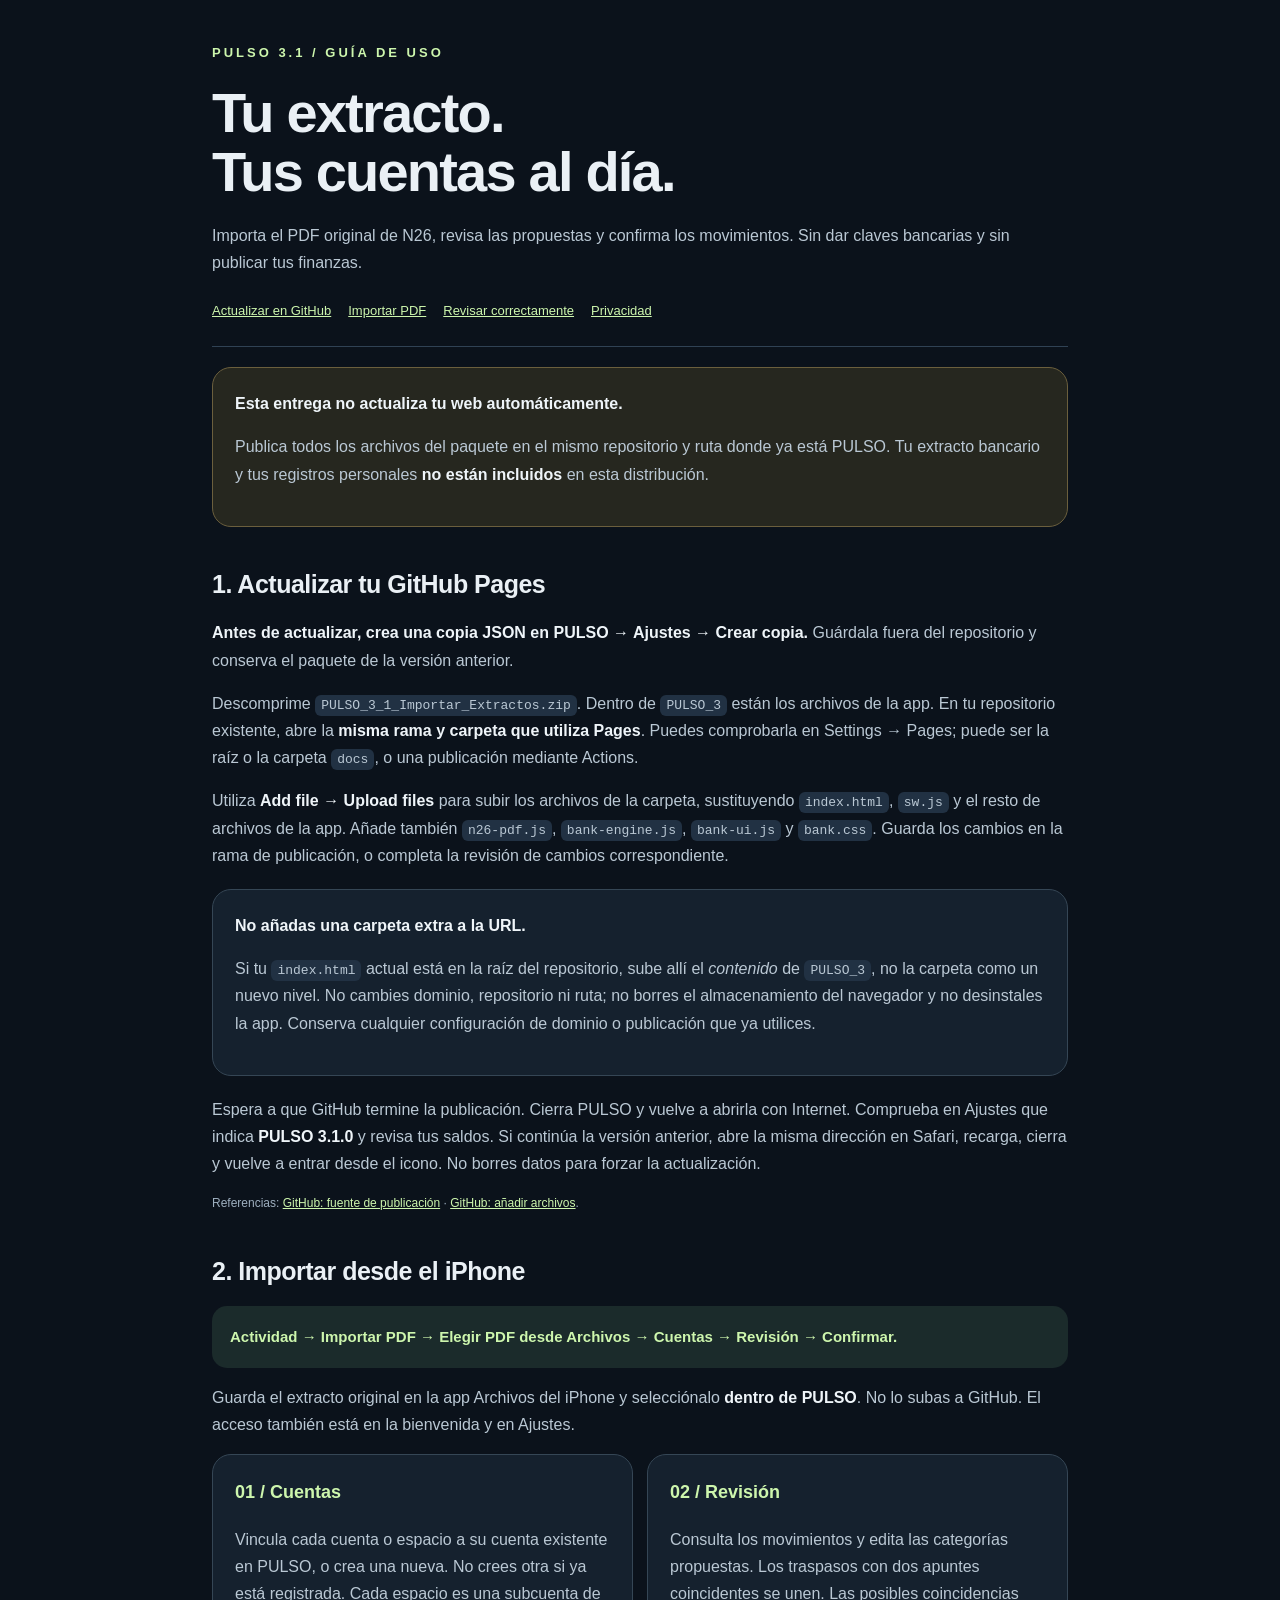
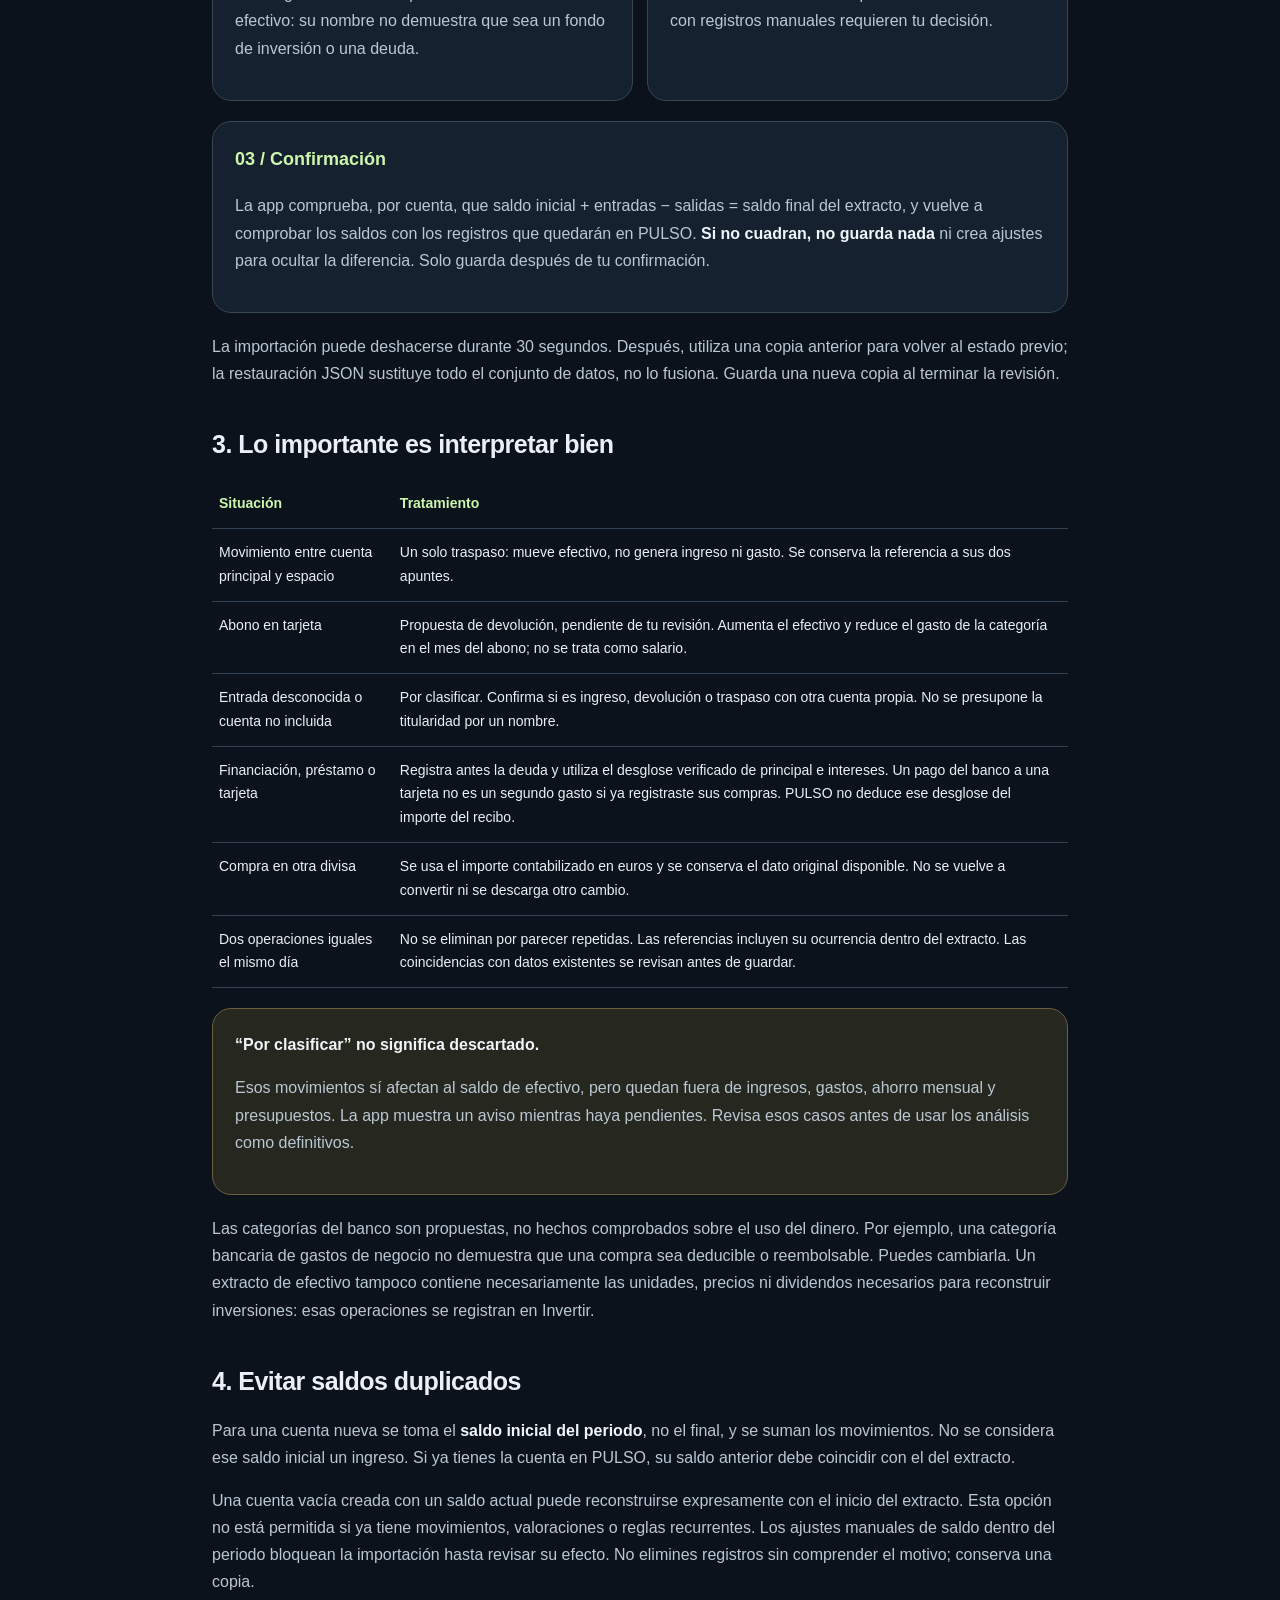
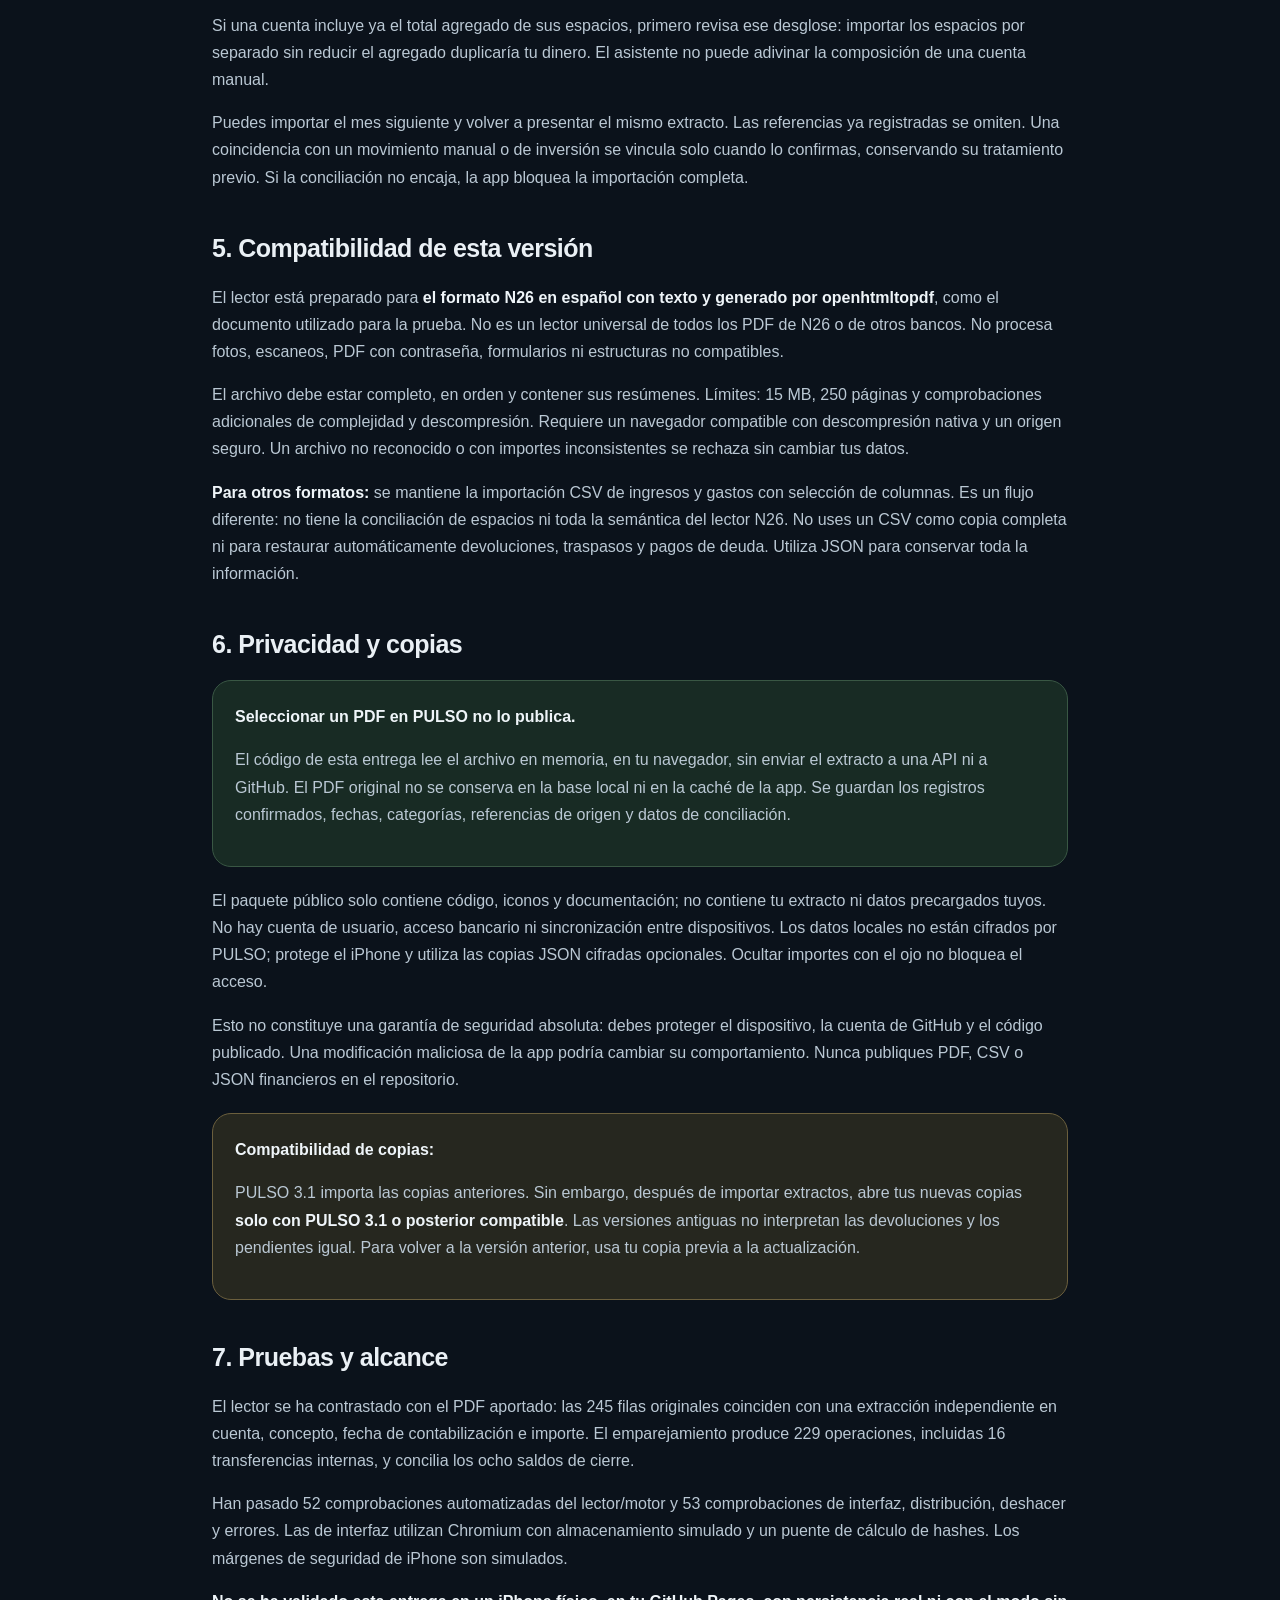
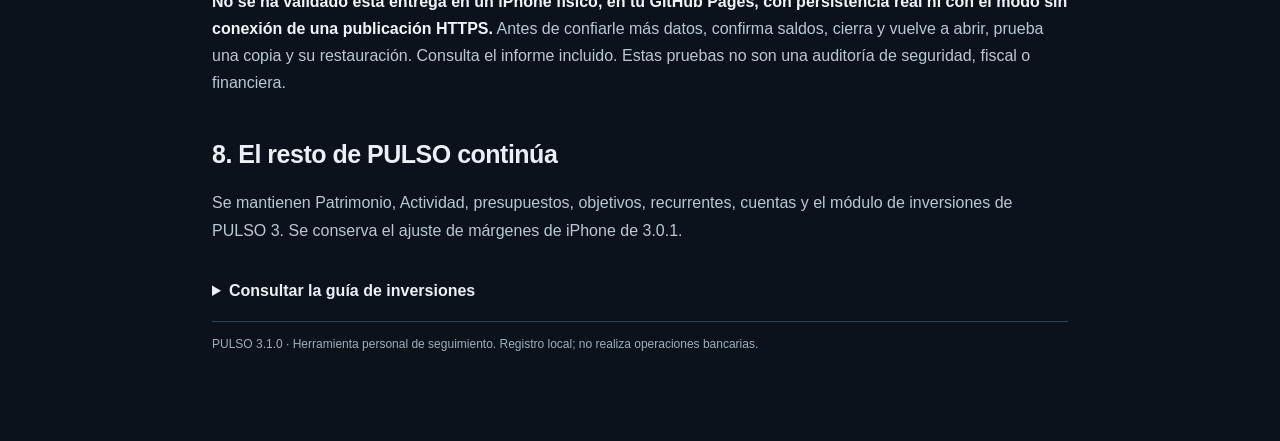
==== commit 2fcfa7d8: "Add files via upload" ====
--- a/EMPEZAR.html
+++ b/EMPEZAR.html
@@ -1,14 +1,49 @@
-<!doctype html><html lang="es"><head><meta charset="utf-8"><meta name="viewport" content="width=device-width,initial-scale=1"><meta name="color-scheme" content="dark"><title>PULSO 3 | Guía de inversiones</title><style>*{box-sizing:border-box}body{margin:0;background:#0b121b;color:#eaf0f5;font:16px/1.7 -apple-system,BlinkMacSystemFont,Segoe UI,Arial,sans-serif}main{max-width:870px;margin:auto;padding:44px 24px 70px}header{padding:15px 0 24px;border-bottom:1px solid #304254}.brand{letter-spacing:4px;font-weight:800;color:#d2f5b5}h1{font-size:clamp(34px,6vw,52px);line-height:1.05;letter-spacing:-1.8px;max-width:690px;margin:18px 0}h2{font-size:25px;line-height:1.2;margin-top:42px;letter-spacing:-.5px}h3{font-size:18px;color:#d2f5b5}p{color:#b7c5d3}strong{color:#edf3f8}a{color:#d2f5b5}a.button{display:inline-block;background:#d2f5b5;color:#213023;padding:11px 19px;text-decoration:none;border-radius:12px;font-weight:700;margin-top:12px}.card{padding:22px 25px;border:1px solid #334455;border-radius:19px;background:#17222f;margin:20px 0}.notice{border-color:#6c603a;background:#28271f}.pill{display:inline-block;border-radius:30px;border:1px solid #456745;color:#d2f5b5;padding:4px 10px;font-size:12px}table{width:100%;border-collapse:collapse;font-size:14px}td,th{text-align:left;vertical-align:top;border-bottom:1px solid #304254;padding:13px 10px}th{color:#d2f5b5}code,pre{background:#202f40;border-radius:8px}code{padding:2px 5px}pre{padding:16px;overflow:auto;font-size:13px}small,.fine{color:#98adbf;font-size:12px}details{padding:16px 0;border-bottom:1px solid #304254}summary{cursor:pointer;font-weight:700}.grid{display:grid;grid-template-columns:1fr 1fr;gap:18px}.grid>.card{margin:0}@media(max-width:650px){.grid{grid-template-columns:1fr}main{padding:26px 18px 50px}.card{padding:19px}td,th{padding:10px 5px;font-size:12px}}</style></head><body><main><header><div class="brand">PULSO 3</div><p class="pill">FINANZAS + INVERSIONES</p><h1>Cada activo.<br>Cada avance.</h1><p>Una cartera detallada dentro de tus finanzas: compras, ventas, precios, dividendos y patrimonio neto. Todo basado en tus registros.</p><a class="button" href="./index.html">Abrir la aplicación</a></header><section class="card notice"><h2 style="margin-top:0">Actualización 3.0.1 para iPhone</h2><p>Cabecera separada de la barra de estado, márgenes laterales y formularios ajustados. El botón + deja libres los botones de bienvenida. No cambia el motor de cálculo ni el formato de tus registros.</p><p><strong>Antes de publicar, exporta una copia desde Ajustes.</strong> Sube la carpeta PULSO_3 al mismo proyecto, dirección y ruta que ya utilizas. En Netlify, abre el proyecto existente y su página <strong>Deploys</strong>; utiliza su zona de publicación manual. No crees otro sitio ni subas tus copias financieras.</p><p>Después de publicar, cierra completamente la app y vuelve a abrirla con conexión. Comprueba que Ajustes indica <strong>PULSO 3.0.1</strong>. No desinstales la app ni borres el almacenamiento.</p><p>Las comprobaciones usaron Chromium y márgenes/almacenamiento simulados. Falta validación física en tu iPhone.</p><a href="ACTUALIZAR_3_0_1.txt">Instrucciones detalladas de actualización</a></section>
-<div class="card notice"><strong>No hay cotizaciones ni dividendos automáticos.</strong><p>Los precios se introducen manualmente o mediante CSV. Las operaciones, los cambios de divisa y las fechas de dividendos los registras tú. Esta versión no se conecta a bancos o brókeres ni ejecuta compras o ventas.</p></div>
-<h2>Actualizar desde PULSO 2</h2>
-<p><strong>Antes de actualizar:</strong> abre tu versión actual y exporta una copia completa JSON desde Ajustes. Guárdala fuera de la carpeta que publiques, y conserva también la versión anterior de la app.</p>
-<p>Descomprime <code>PULSO_3_Inversiones_App.zip</code>. Publica el contenido de la carpeta <code>PULSO_3</code> en <strong>el mismo sitio, dirección y ruta</strong> donde tienes PULSO 2. No borres los datos del navegador ni desinstales la app para actualizar. Cierra y vuelve a abrir, y comprueba en Ajustes que aparece PULSO 3.0.1. Si sigue apareciendo la versión anterior, vuelve a abrir la dirección conectado a Internet y recarga.</p>
-<p>La app convierte los datos locales de PULSO 2 a su nuevo formato cuando los carga; también admite restaurar su copia JSON. <strong>Comprueba tus saldos antes de introducir operaciones nuevas.</strong> Restaurar sustituye la copia actual: no fusiona dos conjuntos de datos. Las copias nuevas de PULSO 3 no se deben abrir con PULSO 2. Mantén tu copia original para poder volver atrás.</p>
-<h2>Primera instalación</h2>
-<p>El paquete no está publicado. El visor de archivos del chat o del móvil puede no ejecutar HTML, por lo que abrir un adjunto no equivale a instalar la app. Para el uso diario, publica la carpeta en un alojamiento HTTPS. Un sitio estático que sirva <code>index.html</code>, <code>sw.js</code>, el manifiesto y los iconos es suficiente; no hace falta compilar.</p>
-<p>En <a href="https://app.netlify.com/drop" target="_blank" rel="noopener noreferrer">Netlify Drop</a> puedes publicar la carpeta desde un ordenador. Usa una cuenta para conservar el control de esa dirección. Después, abre el enlace en el navegador del móvil y usa su opción de añadir a la pantalla de inicio. <a href="https://support.apple.com/es-es/guide/iphone/iphea86e5236/ios" target="_blank" rel="noopener noreferrer">Instrucciones oficiales de Apple</a>.</p>
-<p>Prueba primero con datos ficticios: crea una cuenta, cierra y abre la app, comprueba que se conserva, exporta una copia y prueba la restauración. Comprueba también el funcionamiento sin conexión en el dispositivo. El modo sin conexión requiere una primera carga publicada y el registro correcto del service worker. No está validado en un iPhone físico.</p>
-<h2>Empieza sin duplicar tu dinero</h2>
+<!doctype html><html lang="es"><head><meta charset="utf-8"><meta name="viewport" content="width=device-width,initial-scale=1,viewport-fit=cover"><title>PULSO 3.1 | Importar extractos</title><style>*{box-sizing:border-box}html{color-scheme:dark}body{margin:0;background:#0b121b;color:#eaf0f5;font:16px/1.7 -apple-system,BlinkMacSystemFont,Segoe UI,Arial,sans-serif}main{max-width:900px;margin:auto;padding:42px 22px 75px}header{border-bottom:1px solid #304254;padding-bottom:24px}.brand{color:#cdf6ad;font-size:13px;font-weight:800;letter-spacing:3px}h1{font-size:clamp(35px,6vw,56px);line-height:1.05;letter-spacing:-1.8px;margin:20px 0}h2{font-size:25px;line-height:1.2;letter-spacing:-.5px;margin-top:42px}h3{font-size:18px;color:#cdf6ad;margin-top:0}p,li{color:#bac8d4}strong{color:#eff5f9}a{color:#cdf6ad}code{font-size:13px;background:#213143;border-radius:6px;padding:3px 6px;overflow-wrap:anywhere}pre{white-space:pre-wrap;overflow-wrap:anywhere;background:#182534;padding:20px;border-radius:16px;font-size:13px}.card{padding:22px;border:1px solid #354655;border-radius:19px;background:#15212e;margin:20px 0}.notice{border-color:#6b5f3d;background:#26271f}.privacy{border-color:#395744;background:#182b24}.flow{color:#cdf6ad;background:#1b2b2b;border-radius:15px;padding:18px;font-size:15px;font-weight:700}.grid{display:grid;grid-template-columns:1fr 1fr;gap:14px}.grid .card{margin:0}table{width:100%;border-collapse:collapse;font-size:14px}th,td{text-align:left;vertical-align:top;border-bottom:1px solid #304254;padding:12px 7px}th{color:#cdf6ad}small,.fine{font-size:12px;color:#9eafbf}details{padding:17px 0;border-bottom:1px solid #304254}summary{font-weight:700;cursor:pointer}nav{display:flex;gap:17px;flex-wrap:wrap;margin-top:24px;font-size:13px}@media(max-width:600px){main{padding:26px 18px 55px}.grid{grid-template-columns:1fr}.card{padding:18px}th,td{font-size:12px;padding:10px 5px}}</style></head><body><main><header><div class="brand">PULSO 3.1 / GUÍA DE USO</div><h1>Tu extracto.<br>Tus cuentas al día.</h1><p>Importa el PDF original de N26, revisa las propuestas y confirma los movimientos. Sin dar claves bancarias y sin publicar tus finanzas.</p><nav><a href="#actualizar">Actualizar en GitHub</a><a href="#importar">Importar PDF</a><a href="#revisar">Revisar correctamente</a><a href="#seguridad">Privacidad</a></nav></header>
+<div class="card notice"><strong>Esta entrega no actualiza tu web automáticamente.</strong><p>Publica todos los archivos del paquete en el mismo repositorio y ruta donde ya está PULSO. Tu extracto bancario y tus registros personales <strong>no están incluidos</strong> en esta distribución.</p></div>
+<h2 id="actualizar">1. Actualizar tu GitHub Pages</h2>
+<p><strong>Antes de actualizar, crea una copia JSON en PULSO → Ajustes → Crear copia.</strong> Guárdala fuera del repositorio y conserva el paquete de la versión anterior.</p>
+<p>Descomprime <code>PULSO_3_1_Importar_Extractos.zip</code>. Dentro de <code>PULSO_3</code> están los archivos de la app. En tu repositorio existente, abre la <strong>misma rama y carpeta que utiliza Pages</strong>. Puedes comprobarla en Settings → Pages; puede ser la raíz o la carpeta <code>docs</code>, o una publicación mediante Actions.</p>
+<p>Utiliza <strong>Add file → Upload files</strong> para subir los archivos de la carpeta, sustituyendo <code>index.html</code>, <code>sw.js</code> y el resto de archivos de la app. Añade también <code>n26-pdf.js</code>, <code>bank-engine.js</code>, <code>bank-ui.js</code> y <code>bank.css</code>. Guarda los cambios en la rama de publicación, o completa la revisión de cambios correspondiente.</p>
+<div class="card"><strong>No añadas una carpeta extra a la URL.</strong><p>Si tu <code>index.html</code> actual está en la raíz del repositorio, sube allí el <em>contenido</em> de <code>PULSO_3</code>, no la carpeta como un nuevo nivel. No cambies dominio, repositorio ni ruta; no borres el almacenamiento del navegador y no desinstales la app. Conserva cualquier configuración de dominio o publicación que ya utilices.</p></div>
+<p>Espera a que GitHub termine la publicación. Cierra PULSO y vuelve a abrirla con Internet. Comprueba en Ajustes que indica <strong>PULSO 3.1.0</strong> y revisa tus saldos. Si continúa la versión anterior, abre la misma dirección en Safari, recarga, cierra y vuelve a entrar desde el icono. No borres datos para forzar la actualización.</p>
+<p class="fine">Referencias: <a href="https://docs.github.com/en/pages/getting-started-with-github-pages/configuring-a-publishing-source-for-your-github-pages-site">GitHub: fuente de publicación</a> · <a href="https://docs.github.com/en/repositories/working-with-files/managing-files/adding-a-file-to-a-repository">GitHub: añadir archivos</a>.</p>
+<h2 id="importar">2. Importar desde el iPhone</h2>
+<div class="flow">Actividad → Importar PDF → Elegir PDF desde Archivos → Cuentas → Revisión → Confirmar.</div>
+<p>Guarda el extracto original en la app Archivos del iPhone y selecciónalo <strong>dentro de PULSO</strong>. No lo subas a GitHub. El acceso también está en la bienvenida y en Ajustes.</p>
+<div class="grid"><div class="card"><h3>01 / Cuentas</h3><p>Vincula cada cuenta o espacio a su cuenta existente en PULSO, o crea una nueva. No crees otra si ya está registrada. Cada espacio es una subcuenta de efectivo: su nombre no demuestra que sea un fondo de inversión o una deuda.</p></div><div class="card"><h3>02 / Revisión</h3><p>Consulta los movimientos y edita las categorías propuestas. Los traspasos con dos apuntes coincidentes se unen. Las posibles coincidencias con registros manuales requieren tu decisión.</p></div></div>
+<div class="card"><h3>03 / Confirmación</h3><p>La app comprueba, por cuenta, que saldo inicial + entradas − salidas = saldo final del extracto, y vuelve a comprobar los saldos con los registros que quedarán en PULSO. <strong>Si no cuadran, no guarda nada</strong> ni crea ajustes para ocultar la diferencia. Solo guarda después de tu confirmación.</p></div>
+<p>La importación puede deshacerse durante 30 segundos. Después, utiliza una copia anterior para volver al estado previo; la restauración JSON sustituye todo el conjunto de datos, no lo fusiona. Guarda una nueva copia al terminar la revisión.</p>
+<h2 id="revisar">3. Lo importante es interpretar bien</h2>
+<table><thead><tr><th>Situación</th><th>Tratamiento</th></tr></thead><tbody>
+<tr><td>Movimiento entre cuenta principal y espacio</td><td>Un solo traspaso: mueve efectivo, no genera ingreso ni gasto. Se conserva la referencia a sus dos apuntes.</td></tr>
+<tr><td>Abono en tarjeta</td><td>Propuesta de devolución, pendiente de tu revisión. Aumenta el efectivo y reduce el gasto de la categoría en el mes del abono; no se trata como salario.</td></tr>
+<tr><td>Entrada desconocida o cuenta no incluida</td><td>Por clasificar. Confirma si es ingreso, devolución o traspaso con otra cuenta propia. No se presupone la titularidad por un nombre.</td></tr>
+<tr><td>Financiación, préstamo o tarjeta</td><td>Registra antes la deuda y utiliza el desglose verificado de principal e intereses. Un pago del banco a una tarjeta no es un segundo gasto si ya registraste sus compras. PULSO no deduce ese desglose del importe del recibo.</td></tr>
+<tr><td>Compra en otra divisa</td><td>Se usa el importe contabilizado en euros y se conserva el dato original disponible. No se vuelve a convertir ni se descarga otro cambio.</td></tr>
+<tr><td>Dos operaciones iguales el mismo día</td><td>No se eliminan por parecer repetidas. Las referencias incluyen su ocurrencia dentro del extracto. Las coincidencias con datos existentes se revisan antes de guardar.</td></tr>
+</tbody></table>
+<div class="card notice"><strong>“Por clasificar” no significa descartado.</strong><p>Esos movimientos sí afectan al saldo de efectivo, pero quedan fuera de ingresos, gastos, ahorro mensual y presupuestos. La app muestra un aviso mientras haya pendientes. Revisa esos casos antes de usar los análisis como definitivos.</p></div>
+<p>Las categorías del banco son propuestas, no hechos comprobados sobre el uso del dinero. Por ejemplo, una categoría bancaria de gastos de negocio no demuestra que una compra sea deducible o reembolsable. Puedes cambiarla. Un extracto de efectivo tampoco contiene necesariamente las unidades, precios ni dividendos necesarios para reconstruir inversiones: esas operaciones se registran en Invertir.</p>
+<h2>4. Evitar saldos duplicados</h2>
+<p>Para una cuenta nueva se toma el <strong>saldo inicial del periodo</strong>, no el final, y se suman los movimientos. No se considera ese saldo inicial un ingreso. Si ya tienes la cuenta en PULSO, su saldo anterior debe coincidir con el del extracto.</p>
+<p>Una cuenta vacía creada con un saldo actual puede reconstruirse expresamente con el inicio del extracto. Esta opción no está permitida si ya tiene movimientos, valoraciones o reglas recurrentes. Los ajustes manuales de saldo dentro del periodo bloquean la importación hasta revisar su efecto. No elimines registros sin comprender el motivo; conserva una copia.</p>
+<p>Si una cuenta incluye ya el total agregado de sus espacios, primero revisa ese desglose: importar los espacios por separado sin reducir el agregado duplicaría tu dinero. El asistente no puede adivinar la composición de una cuenta manual.</p>
+<p>Puedes importar el mes siguiente y volver a presentar el mismo extracto. Las referencias ya registradas se omiten. Una coincidencia con un movimiento manual o de inversión se vincula solo cuando lo confirmas, conservando su tratamiento previo. Si la conciliación no encaja, la app bloquea la importación completa.</p>
+<h2>5. Compatibilidad de esta versión</h2>
+<p>El lector está preparado para <strong>el formato N26 en español con texto y generado por openhtmltopdf</strong>, como el documento utilizado para la prueba. No es un lector universal de todos los PDF de N26 o de otros bancos. No procesa fotos, escaneos, PDF con contraseña, formularios ni estructuras no compatibles.</p>
+<p>El archivo debe estar completo, en orden y contener sus resúmenes. Límites: 15 MB, 250 páginas y comprobaciones adicionales de complejidad y descompresión. Requiere un navegador compatible con descompresión nativa y un origen seguro. Un archivo no reconocido o con importes inconsistentes se rechaza sin cambiar tus datos.</p>
+<p><strong>Para otros formatos:</strong> se mantiene la importación CSV de ingresos y gastos con selección de columnas. Es un flujo diferente: no tiene la conciliación de espacios ni toda la semántica del lector N26. No uses un CSV como copia completa ni para restaurar automáticamente devoluciones, traspasos y pagos de deuda. Utiliza JSON para conservar toda la información.</p>
+<h2 id="seguridad">6. Privacidad y copias</h2>
+<div class="card privacy"><strong>Seleccionar un PDF en PULSO no lo publica.</strong><p>El código de esta entrega lee el archivo en memoria, en tu navegador, sin enviar el extracto a una API ni a GitHub. El PDF original no se conserva en la base local ni en la caché de la app. Se guardan los registros confirmados, fechas, categorías, referencias de origen y datos de conciliación.</p></div>
+<p>El paquete público solo contiene código, iconos y documentación; no contiene tu extracto ni datos precargados tuyos. No hay cuenta de usuario, acceso bancario ni sincronización entre dispositivos. Los datos locales no están cifrados por PULSO; protege el iPhone y utiliza las copias JSON cifradas opcionales. Ocultar importes con el ojo no bloquea el acceso.</p>
+<p>Esto no constituye una garantía de seguridad absoluta: debes proteger el dispositivo, la cuenta de GitHub y el código publicado. Una modificación maliciosa de la app podría cambiar su comportamiento. Nunca publiques PDF, CSV o JSON financieros en el repositorio.</p>
+<div class="card notice"><strong>Compatibilidad de copias:</strong><p>PULSO 3.1 importa las copias anteriores. Sin embargo, después de importar extractos, abre tus nuevas copias <strong>solo con PULSO 3.1 o posterior compatible</strong>. Las versiones antiguas no interpretan las devoluciones y los pendientes igual. Para volver a la versión anterior, usa tu copia previa a la actualización.</p></div>
+<h2>7. Pruebas y alcance</h2>
+<p>El lector se ha contrastado con el PDF aportado: las 245 filas originales coinciden con una extracción independiente en cuenta, concepto, fecha de contabilización e importe. El emparejamiento produce 229 operaciones, incluidas 16 transferencias internas, y concilia los ocho saldos de cierre.</p>
+<p>Han pasado 52 comprobaciones automatizadas del lector/motor y 53 comprobaciones de interfaz, distribución, deshacer y errores. Las de interfaz utilizan Chromium con almacenamiento simulado y un puente de cálculo de hashes. Los márgenes de seguridad de iPhone son simulados.</p>
+<p><strong>No se ha validado esta entrega en un iPhone físico, en tu GitHub Pages, con persistencia real ni con el modo sin conexión de una publicación HTTPS.</strong> Antes de confiarle más datos, confirma saldos, cierra y vuelve a abrir, prueba una copia y su restauración. Consulta el informe incluido. Estas pruebas no son una auditoría de seguridad, fiscal o financiera.</p>
+<h2>8. El resto de PULSO continúa</h2><p>Se mantienen Patrimonio, Actividad, presupuestos, objetivos, recurrentes, cuentas y el módulo de inversiones de PULSO 3. Se conserva el ajuste de márgenes de iPhone de 3.0.1.</p>
+<details><summary>Consultar la guía de inversiones</summary><h2>Empieza sin duplicar tu dinero</h2>
 <div class="grid"><div class="card"><h3>01 / Tu efectivo</h3><p>Añade en Patrimonio la cuenta de tu banco o bróker con <strong>solo el efectivo disponible</strong>. No incluyas de nuevo el valor de las acciones que vas a registrar por separado.</p></div><div class="card"><h3>02 / Tu activo</h3><p>En <strong>Invertir → Activos → Añadir</strong>, escribe el nombre, tipo y divisa. Ticker, ISIN, bróker, sector y notas son opcionales. Una ficha sin operaciones solo sirve para seguimiento.</p></div></div>
 <div class="card"><h3>03 / Cómo lo incorporas</h3><p><strong>Compra:</strong> registra fecha, unidades, precio real, cuenta y comisiones. Se reduce el efectivo y aparecen las unidades, sin contabilizar el principal como un gasto de consumo.</p><p><strong>Ya lo tenía:</strong> registra una posición inicial con las unidades y su coste de adquisición original. No se carga efectivo otra vez. Añade después un precio actual. No uses el precio actual como coste original para fingir una rentabilidad que no conoces; conserva el activo como agregado o ficha de seguimiento hasta disponer de su coste.</p><p>Para incorporar lotes comprados a precios distintos puedes registrar varias posiciones iniciales. La fecha original de compra sirve para ordenar los lotes; el histórico de seguimiento comienza en la fecha que registres, no inventa el pasado.</p></div>
 <div class="card notice"><strong>Inversiones antiguas sin desglosar</strong><p>Los agregados de PULSO 2 se conservan en Patrimonio, pero no se mezclan con el rendimiento detallado. Cuando desgloses uno, reduce su valor agregado por el importe que pases a posiciones individuales <strong>en la misma fecha</strong>. Mantén solo el saldo aún no desglosado. La app muestra un aviso, pero no puede deducir cuántas acciones había dentro de un saldo global.</p></div>
@@ -33,8 +68,4 @@
 <details><summary>Splits y productos más complejos</summary><p>Un split multiplica unidades y conserva el coste. Los precios de referencia anteriores se ajustan; los cierres con fecha del split o posterior deben ser ya precios posteriores al split. El gráfico de precio por unidad ajusta los precios históricos a las unidades actuales por los splits registrados.</p><p>En renta fija introduce el precio monetario por título, no un porcentaje del nominal. Los cupones son cobros registrados manualmente. No hay cálculo de cupón corrido, duración o rentabilidad a vencimiento. No se modelan derivados, apalancamiento, fusiones, derechos o liquidaciones fiscales.</p></details>
 <h2>Lo que sigue incluido</h2>
 <p>Se mantienen Resumen financiero, Patrimonio neto, cuentas, deudas, ingresos y gastos, presupuestos, objetivos, recurrentes, copias e importación financiera de PULSO 2. Las operaciones de inversión generan sus movimientos vinculados: edítalas desde su operación de origen, no las vuelvas a añadir en Actividad.</p>
-<h2>Privacidad y copias de seguridad</h2>
-<p>Esta app guarda tus datos en el almacenamiento de este navegador y dispositivo. No hay servidor de datos, sincronización entre dispositivos, cuenta de usuario ni autenticación bancaria. <strong>Los datos locales no están cifrados por PULSO.</strong> Las copias completas JSON pueden exportarse con la opción de cifrado heredada de PULSO 2; conserva su contraseña porque no existe recuperación.</p>
-<p>El botón del ojo solo oculta los importes en pantalla. Protege el dispositivo y el navegador, no subas copias con datos personales al alojamiento público y guarda copias externas frecuentes. Si cambias de dominio, perfil, navegador o móvil, usa una copia para trasladar tus datos. Una copia JSON normal y las exportaciones CSV son archivos sin cifrar.</p>
-<div class="card"><strong>Verificación original de PULSO 3.0.0</strong><p>62 comprobaciones del motor de cálculo y 52 comprobaciones de interfaz pasaron en la versión entregada. Las de interfaz usan Chromium con almacenamiento simulado; no validan persistencia real del navegador, instalación PWA, caché sin conexión en un origen HTTPS ni un iPhone físico. El paquete incluye el informe detallado. No se deben interpretar esas pruebas como una auditoría de seguridad o financiera.</p></div>
-<p class="fine">PULSO 3.0.0 · 9 octubre 2026. Herramienta personal de seguimiento; no es una entidad financiera, un terminal bursátil ni un servicio de asesoramiento. Importes de demostración totalmente ficticios.</p></main></body></html>+</details><p class="fine">PULSO 3.1.0 · Herramienta personal de seguimiento. Registro local; no realiza operaciones bancarias.</p></main></body></html>
